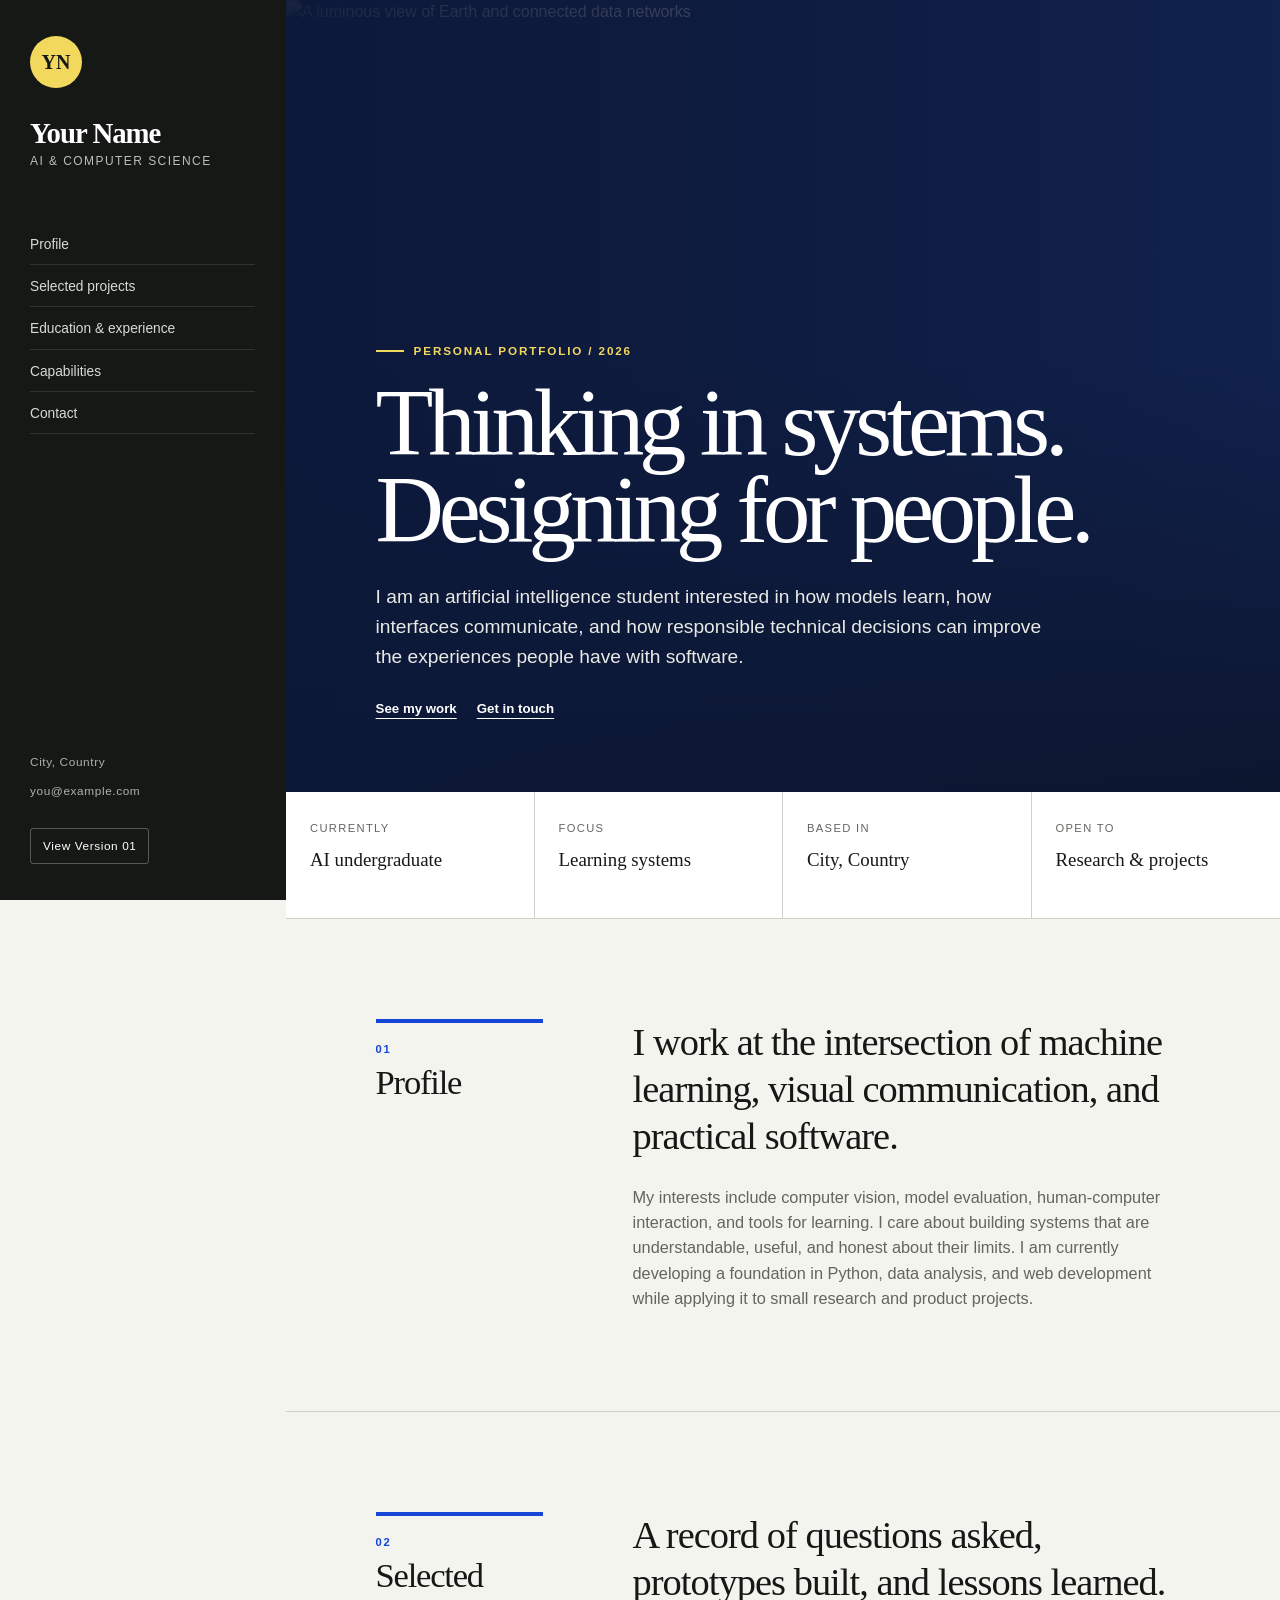
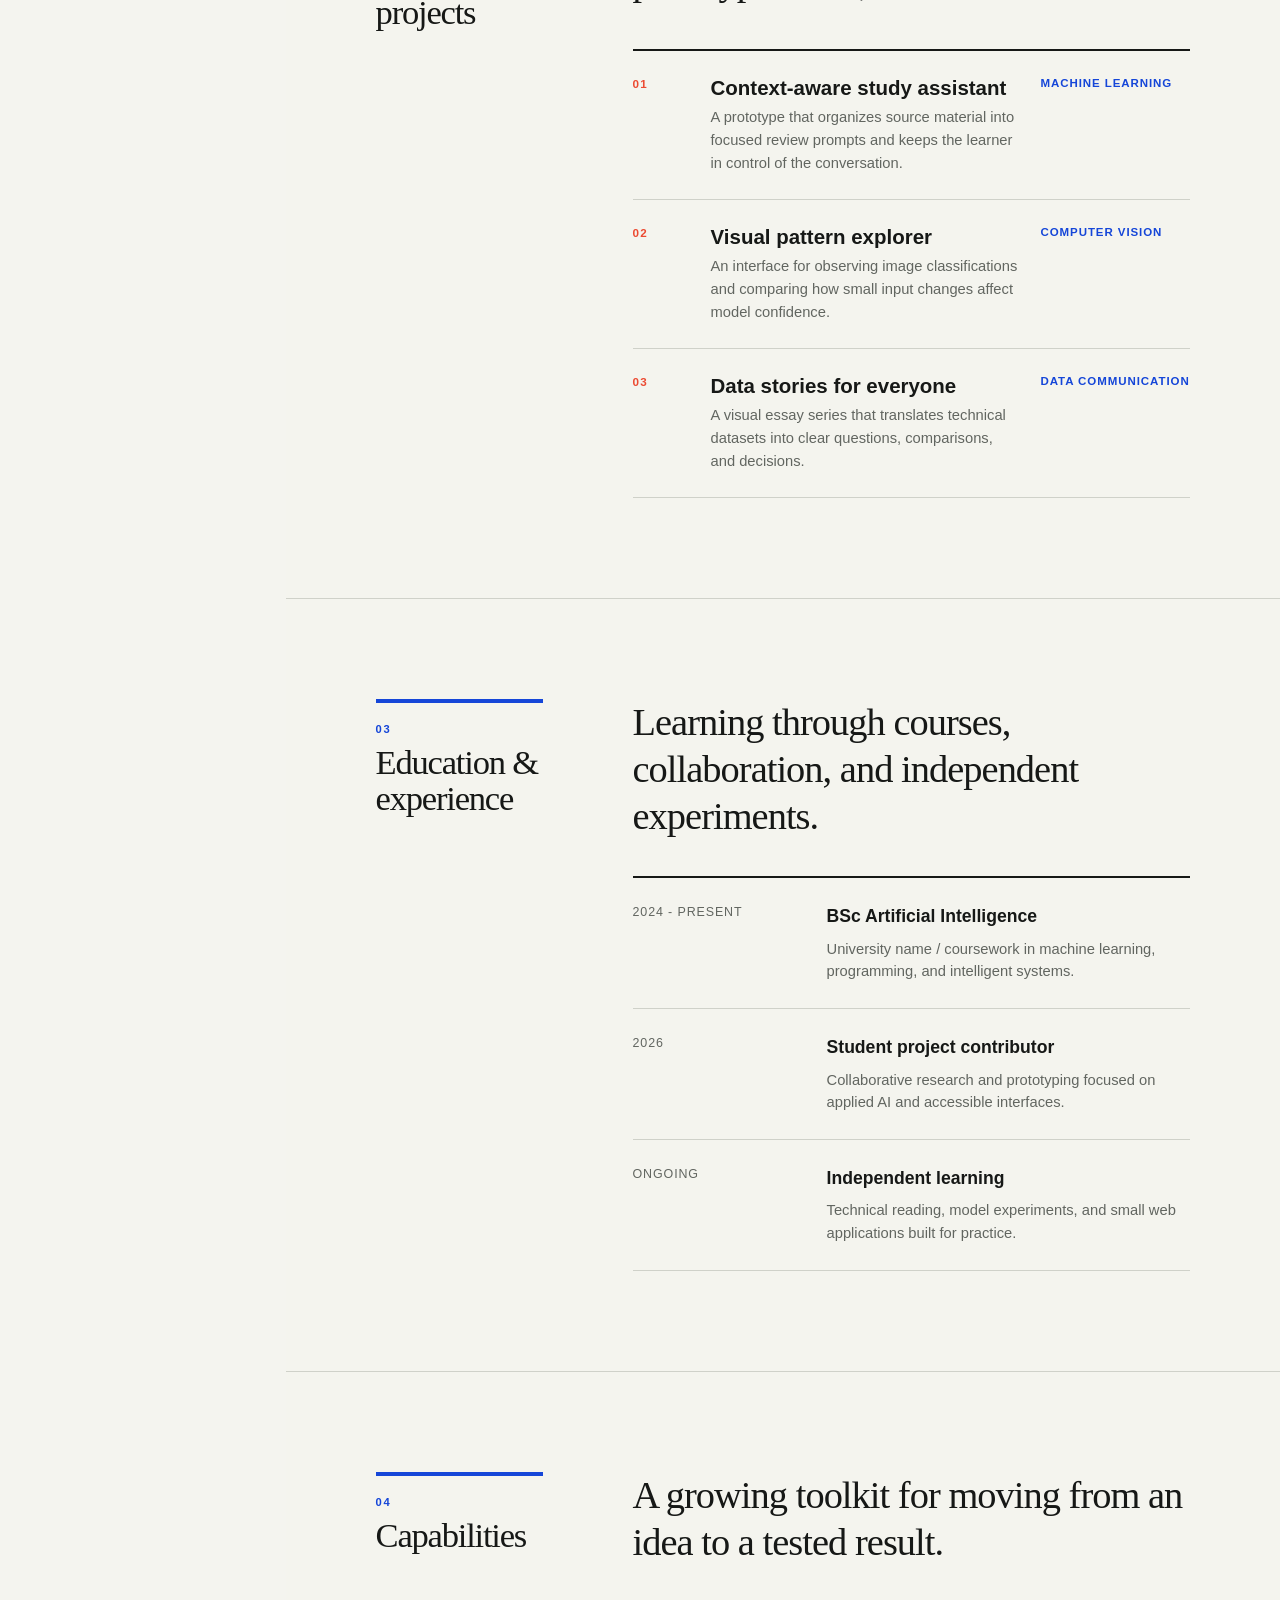
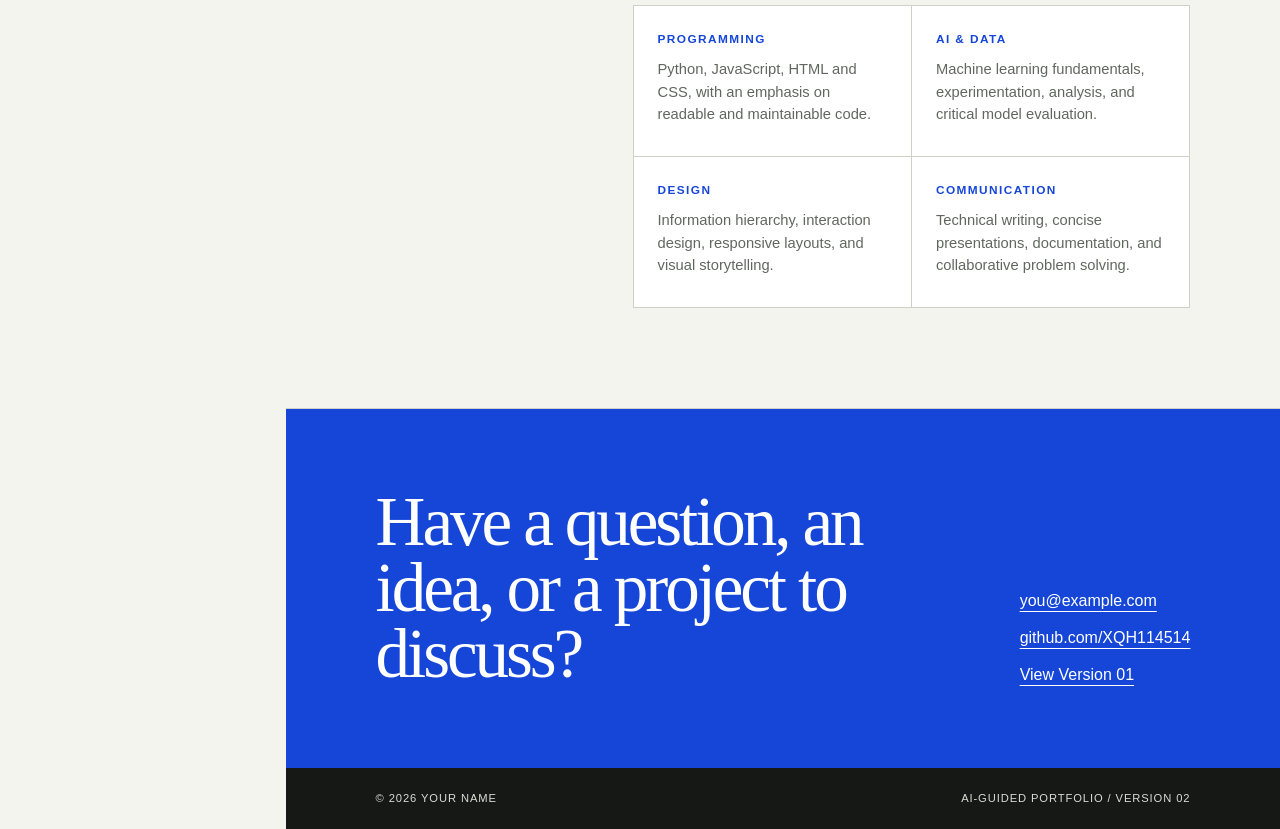
==== guided.html @ 5580f228 "Add two personal portfolio versions" ====
<!DOCTYPE html>
<html lang="en">
<head>
  <meta charset="UTF-8">
  <meta name="viewport" content="width=device-width, initial-scale=1.0">
  <meta name="description" content="A structured personal portfolio for an AI and computer science student.">
  <title>Your Name | Personal Portfolio</title>
  <style>
    :root {
      --ink: #161816;
      --paper: #f4f4ef;
      --white: #ffffff;
      --muted: #626660;
      --line: #cfd1c9;
      --blue: #1546d8;
      --red: #ec4b32;
      --yellow: #f3d85e;
      --sidebar: 286px;
    }

    * {
      box-sizing: border-box;
    }

    html {
      scroll-behavior: smooth;
    }

    body {
      margin: 0;
      color: var(--ink);
      background: var(--paper);
      font-family: "Segoe UI", "Helvetica Neue", Arial, sans-serif;
      line-height: 1.55;
    }

    body::before {
      content: "";
      position: fixed;
      inset: 0;
      z-index: -1;
      pointer-events: none;
      background-image:
        linear-gradient(rgba(22, 24, 22, 0.035) 1px, transparent 1px),
        linear-gradient(90deg, rgba(22, 24, 22, 0.035) 1px, transparent 1px);
      background-size: 28px 28px;
    }

    a {
      color: inherit;
    }

    ::selection {
      color: var(--white);
      background: var(--blue);
    }

    .skip-link {
      position: fixed;
      top: 10px;
      left: 10px;
      z-index: 50;
      padding: 10px 14px;
      color: var(--white);
      background: var(--blue);
      transform: translateY(-150%);
    }

    .skip-link:focus {
      transform: translateY(0);
    }

    .page-shell {
      min-height: 100vh;
      display: grid;
      grid-template-columns: var(--sidebar) minmax(0, 1fr);
    }

    .side-panel {
      position: sticky;
      top: 0;
      height: 100vh;
      padding: 36px 30px;
      display: flex;
      flex-direction: column;
      color: var(--white);
      background: var(--ink);
      border-right: 1px solid var(--ink);
    }

    .monogram {
      width: 52px;
      height: 52px;
      display: grid;
      place-items: center;
      color: var(--ink);
      background: var(--yellow);
      font-family: Georgia, "Times New Roman", serif;
      font-size: 1.25rem;
      font-weight: 700;
      border-radius: 50%;
      text-decoration: none;
    }

    .side-title {
      margin: 30px 0 4px;
      font-family: Georgia, "Times New Roman", serif;
      font-size: 1.8rem;
      line-height: 1.05;
      letter-spacing: -0.035em;
    }

    .side-role {
      margin: 0;
      color: #bbbfb7;
      font-size: 0.75rem;
      letter-spacing: 0.12em;
      text-transform: uppercase;
    }

    .side-nav {
      display: grid;
      gap: 2px;
      margin-top: 54px;
    }

    .side-nav a {
      padding: 9px 0;
      color: #d8dad5;
      font-size: 0.86rem;
      text-decoration: none;
      border-bottom: 1px solid rgba(255, 255, 255, 0.11);
    }

    .side-nav a:hover,
    .side-nav a:focus-visible {
      color: var(--yellow);
    }

    .side-meta {
      margin-top: auto;
      padding-top: 24px;
      color: #aeb1aa;
      font-size: 0.74rem;
      letter-spacing: 0.05em;
    }

    .side-meta p {
      margin: 0 0 10px;
    }

    .version-link {
      display: inline-flex;
      align-items: center;
      min-height: 36px;
      margin-top: 18px;
      padding: 0 12px;
      border: 1px solid rgba(255, 255, 255, 0.28);
      border-radius: 3px;
      color: var(--white);
      text-decoration: none;
    }

    .version-link:hover,
    .version-link:focus-visible {
      border-color: var(--yellow);
      color: var(--yellow);
    }

    .main-panel {
      min-width: 0;
    }

    .mobile-header {
      display: none;
    }

    .hero {
      position: relative;
      min-height: 88vh;
      display: grid;
      align-items: end;
      overflow: hidden;
      color: var(--white);
      background: #122452;
    }

    .hero-image {
      position: absolute;
      inset: 0;
      width: 100%;
      height: 100%;
      object-fit: cover;
      object-position: center;
      filter: saturate(0.65) contrast(1.1) brightness(0.66);
    }

    .hero::after {
      content: "";
      position: absolute;
      inset: 0;
      background:
        linear-gradient(90deg, rgba(12, 24, 56, 0.92) 0%, rgba(12, 24, 56, 0.66) 52%, rgba(12, 24, 56, 0.18) 100%),
        linear-gradient(0deg, rgba(10, 16, 30, 0.72) 0%, transparent 55%);
    }

    .hero-content {
      position: relative;
      z-index: 2;
      width: min(980px, calc(100% - 80px));
      margin: 0 0 0 clamp(40px, 7vw, 104px);
      padding: 170px 0 72px;
    }

    .kicker {
      display: inline-flex;
      align-items: center;
      gap: 10px;
      margin: 0 0 20px;
      color: var(--yellow);
      font-size: 0.73rem;
      font-weight: 750;
      letter-spacing: 0.16em;
      text-transform: uppercase;
    }

    .kicker::before {
      content: "";
      width: 28px;
      height: 2px;
      background: currentColor;
    }

    .hero h1 {
      max-width: 900px;
      margin: 0;
      font-family: Georgia, "Times New Roman", serif;
      font-size: clamp(3.5rem, 7.4vw, 7.5rem);
      font-weight: 400;
      line-height: 0.92;
      letter-spacing: -0.055em;
    }

    .hero-intro {
      max-width: 680px;
      margin: 28px 0 0;
      color: #e9eae5;
      font-size: clamp(1rem, 1.6vw, 1.2rem);
    }

    .hero-links {
      display: flex;
      flex-wrap: wrap;
      gap: 20px;
      margin-top: 28px;
    }

    .hero-links a {
      color: var(--white);
      font-size: 0.83rem;
      font-weight: 700;
      text-underline-offset: 5px;
    }

    .hero-links a:hover,
    .hero-links a:focus-visible {
      color: var(--yellow);
    }

    .facts {
      display: grid;
      grid-template-columns: repeat(4, minmax(0, 1fr));
      border-bottom: 1px solid var(--line);
      background: var(--white);
    }

    .fact {
      min-height: 126px;
      padding: 28px 24px;
      border-right: 1px solid var(--line);
    }

    .fact:last-child {
      border-right: 0;
    }

    .fact span {
      display: block;
      margin-bottom: 12px;
      color: var(--muted);
      font-size: 0.7rem;
      letter-spacing: 0.12em;
      text-transform: uppercase;
    }

    .fact strong {
      display: block;
      font-family: Georgia, "Times New Roman", serif;
      font-size: 1.18rem;
      font-weight: 400;
      line-height: 1.2;
    }

    .section {
      display: grid;
      grid-template-columns: minmax(160px, 0.3fr) minmax(0, 1fr);
      gap: clamp(32px, 7vw, 96px);
      padding: 100px clamp(32px, 7vw, 104px);
      border-bottom: 1px solid var(--line);
      background: rgba(244, 244, 239, 0.94);
    }

    .section-title-wrap {
      border-top: 4px solid var(--blue);
      padding-top: 18px;
    }

    .section-number {
      margin: 0 0 6px;
      color: var(--blue);
      font-size: 0.7rem;
      font-weight: 800;
      letter-spacing: 0.14em;
      text-transform: uppercase;
    }

    .section-title {
      margin: 0;
      font-family: Georgia, "Times New Roman", serif;
      font-size: clamp(1.7rem, 2.7vw, 2.5rem);
      font-weight: 400;
      line-height: 1.05;
      letter-spacing: -0.035em;
    }

    .section-body {
      max-width: 850px;
    }

    .lead {
      max-width: 800px;
      margin: 0;
      font-family: Georgia, "Times New Roman", serif;
      font-size: clamp(1.55rem, 3vw, 2.65rem);
      line-height: 1.23;
      letter-spacing: -0.025em;
    }

    .body-copy {
      max-width: 760px;
      margin: 24px 0 0;
      color: var(--muted);
      font-size: 1.02rem;
    }

    .project-ledger {
      margin-top: 42px;
      border-top: 2px solid var(--ink);
    }

    .project {
      display: grid;
      grid-template-columns: 56px minmax(0, 1fr) minmax(150px, 0.4fr);
      gap: 22px;
      padding: 24px 0;
      border-bottom: 1px solid var(--line);
    }

    .project-number {
      color: var(--red);
      font-size: 0.73rem;
      font-weight: 800;
      letter-spacing: 0.1em;
    }

    .project h3 {
      margin: 0 0 6px;
      font-size: 1.28rem;
      line-height: 1.25;
    }

    .project p {
      margin: 0;
      color: var(--muted);
      font-size: 0.92rem;
    }

    .project-tag {
      color: var(--blue);
      font-size: 0.72rem;
      font-weight: 750;
      letter-spacing: 0.08em;
      text-transform: uppercase;
    }

    .experience-list {
      display: grid;
      gap: 0;
      margin-top: 36px;
      border-top: 2px solid var(--ink);
    }

    .experience {
      display: grid;
      grid-template-columns: 170px minmax(0, 1fr);
      gap: 24px;
      padding: 25px 0;
      border-bottom: 1px solid var(--line);
    }

    .experience-time {
      color: var(--muted);
      font-size: 0.78rem;
      letter-spacing: 0.07em;
      text-transform: uppercase;
    }

    .experience h3 {
      margin: 0;
      font-size: 1.1rem;
    }

    .experience p {
      margin: 7px 0 0;
      color: var(--muted);
      font-size: 0.92rem;
    }

    .capabilities {
      display: grid;
      grid-template-columns: repeat(2, minmax(0, 1fr));
      gap: 1px;
      margin-top: 38px;
      background: var(--line);
      border: 1px solid var(--line);
    }

    .capability {
      min-height: 150px;
      padding: 24px;
      background: var(--white);
    }

    .capability h3 {
      margin: 0 0 10px;
      color: var(--blue);
      font-size: 0.74rem;
      letter-spacing: 0.12em;
      text-transform: uppercase;
    }

    .capability p {
      margin: 0;
      color: var(--muted);
      font-size: 0.92rem;
    }

    .contact-band {
      padding: 80px clamp(32px, 7vw, 104px);
      display: grid;
      grid-template-columns: minmax(0, 1fr) auto;
      gap: 40px;
      align-items: end;
      color: var(--white);
      background: var(--blue);
    }

    .contact-band h2 {
      max-width: 680px;
      margin: 0;
      font-family: Georgia, "Times New Roman", serif;
      font-size: clamp(2.6rem, 5.4vw, 5.4rem);
      font-weight: 400;
      line-height: 0.96;
      letter-spacing: -0.045em;
    }

    .contact-actions {
      display: grid;
      gap: 12px;
      justify-items: start;
    }

    .contact-actions a {
      color: var(--white);
      text-decoration-thickness: 1px;
      text-underline-offset: 5px;
    }

    .contact-actions a:hover,
    .contact-actions a:focus-visible {
      color: var(--yellow);
    }

    .page-footer {
      padding: 22px clamp(32px, 7vw, 104px);
      display: flex;
      justify-content: space-between;
      gap: 24px;
      color: #d9dcd5;
      background: var(--ink);
      font-size: 0.7rem;
      letter-spacing: 0.08em;
      text-transform: uppercase;
    }

    @media (max-width: 980px) {
      .page-shell {
        grid-template-columns: 1fr;
      }

      .side-panel {
        display: none;
      }

      .mobile-header {
        position: absolute;
        inset: 0 0 auto 0;
        z-index: 5;
        min-height: 66px;
        padding: 0 24px;
        display: flex;
        align-items: center;
        justify-content: space-between;
        color: var(--white);
        border-bottom: 1px solid rgba(255, 255, 255, 0.24);
      }

      .mobile-header a {
        color: inherit;
        text-decoration: none;
        font-size: 0.8rem;
      }

      .hero-content {
        width: calc(100% - 48px);
        margin-left: 24px;
      }

      .facts {
        grid-template-columns: repeat(2, minmax(0, 1fr));
      }

      .fact:nth-child(2) {
        border-right: 0;
      }

      .fact:nth-child(-n + 2) {
        border-bottom: 1px solid var(--line);
      }
    }

    @media (max-width: 720px) {
      .hero {
        min-height: 760px;
      }

      .hero-content {
        width: calc(100% - 32px);
        margin-left: 16px;
        padding-bottom: 52px;
      }

      .hero h1 {
        font-size: clamp(3.2rem, 16vw, 4.8rem);
      }

      .section {
        grid-template-columns: 1fr;
        gap: 30px;
        padding: 70px 20px;
      }

      .section-title-wrap {
        max-width: 230px;
      }

      .project {
        grid-template-columns: 38px 1fr;
      }

      .project-tag {
        grid-column: 2;
      }

      .experience {
        grid-template-columns: 1fr;
        gap: 8px;
      }

      .capabilities {
        grid-template-columns: 1fr;
      }

      .contact-band {
        grid-template-columns: 1fr;
        padding: 64px 20px;
      }

      .page-footer {
        padding: 20px;
        flex-direction: column;
      }

      .facts {
        grid-template-columns: 1fr;
      }

      .fact {
        min-height: auto;
        border-right: 0;
        border-bottom: 1px solid var(--line);
      }
    }

    @media (prefers-reduced-motion: reduce) {
      html {
        scroll-behavior: auto;
      }
    }
  </style>
</head>
<body>
  <a class="skip-link" href="#content">Skip to content</a>

  <div class="page-shell">
    <aside class="side-panel" aria-label="Profile and section navigation">
      <a class="monogram" href="#home" aria-label="Your Name, home">YN</a>
      <h2 class="side-title">Your Name</h2>
      <p class="side-role">AI &amp; Computer Science</p>
      <nav class="side-nav" aria-label="Page sections">
        <a href="#profile">Profile</a>
        <a href="#projects">Selected projects</a>
        <a href="#experience">Education &amp; experience</a>
        <a href="#skills">Capabilities</a>
        <a href="#contact">Contact</a>
      </nav>
      <div class="side-meta">
        <p>City, Country</p>
        <p>you@example.com</p>
        <a class="version-link" href="index.html">View Version 01</a>
      </div>
    </aside>

    <main class="main-panel" id="content">
      <header class="mobile-header">
        <a href="#home">Your Name</a>
        <a href="index.html">Version 01</a>
      </header>

      <section class="hero" id="home">
        <img
          class="hero-image"
          src="https://images.unsplash.com/photo-1451187580459-43490279c0fa?auto=format&amp;fit=crop&amp;w=1800&amp;q=85"
          alt="A luminous view of Earth and connected data networks"
          loading="eager"
          referrerpolicy="no-referrer"
        >
        <div class="hero-content">
          <p class="kicker">Personal portfolio / 2026</p>
          <h1>Thinking in systems. Designing for people.</h1>
          <p class="hero-intro">
            I am an artificial intelligence student interested in how models learn,
            how interfaces communicate, and how responsible technical decisions can
            improve the experiences people have with software.
          </p>
          <div class="hero-links">
            <a href="#projects">See my work</a>
            <a href="#contact">Get in touch</a>
          </div>
        </div>
      </section>

      <section class="facts" aria-label="Profile at a glance">
        <div class="fact">
          <span>Currently</span>
          <strong>AI undergraduate</strong>
        </div>
        <div class="fact">
          <span>Focus</span>
          <strong>Learning systems</strong>
        </div>
        <div class="fact">
          <span>Based in</span>
          <strong>City, Country</strong>
        </div>
        <div class="fact">
          <span>Open to</span>
          <strong>Research &amp; projects</strong>
        </div>
      </section>

      <section class="section" id="profile">
        <div class="section-title-wrap">
          <p class="section-number">01</p>
          <h2 class="section-title">Profile</h2>
        </div>
        <div class="section-body">
          <p class="lead">
            I work at the intersection of machine learning, visual communication, and
            practical software.
          </p>
          <p class="body-copy">
            My interests include computer vision, model evaluation, human-computer
            interaction, and tools for learning. I care about building systems that are
            understandable, useful, and honest about their limits. I am currently
            developing a foundation in Python, data analysis, and web development while
            applying it to small research and product projects.
          </p>
        </div>
      </section>

      <section class="section" id="projects">
        <div class="section-title-wrap">
          <p class="section-number">02</p>
          <h2 class="section-title">Selected projects</h2>
        </div>
        <div class="section-body">
          <p class="lead">A record of questions asked, prototypes built, and lessons learned.</p>

          <div class="project-ledger">
            <article class="project">
              <span class="project-number">01</span>
              <div>
                <h3>Context-aware study assistant</h3>
                <p>
                  A prototype that organizes source material into focused review prompts
                  and keeps the learner in control of the conversation.
                </p>
              </div>
              <span class="project-tag">Machine learning</span>
            </article>

            <article class="project">
              <span class="project-number">02</span>
              <div>
                <h3>Visual pattern explorer</h3>
                <p>
                  An interface for observing image classifications and comparing how
                  small input changes affect model confidence.
                </p>
              </div>
              <span class="project-tag">Computer vision</span>
            </article>

            <article class="project">
              <span class="project-number">03</span>
              <div>
                <h3>Data stories for everyone</h3>
                <p>
                  A visual essay series that translates technical datasets into clear
                  questions, comparisons, and decisions.
                </p>
              </div>
              <span class="project-tag">Data communication</span>
            </article>
          </div>
        </div>
      </section>

      <section class="section" id="experience">
        <div class="section-title-wrap">
          <p class="section-number">03</p>
          <h2 class="section-title">Education &amp; experience</h2>
        </div>
        <div class="section-body">
          <p class="lead">Learning through courses, collaboration, and independent experiments.</p>

          <div class="experience-list">
            <article class="experience">
              <time class="experience-time">2024 - present</time>
              <div>
                <h3>BSc Artificial Intelligence</h3>
                <p>University name / coursework in machine learning, programming, and intelligent systems.</p>
              </div>
            </article>
            <article class="experience">
              <time class="experience-time">2026</time>
              <div>
                <h3>Student project contributor</h3>
                <p>Collaborative research and prototyping focused on applied AI and accessible interfaces.</p>
              </div>
            </article>
            <article class="experience">
              <time class="experience-time">Ongoing</time>
              <div>
                <h3>Independent learning</h3>
                <p>Technical reading, model experiments, and small web applications built for practice.</p>
              </div>
            </article>
          </div>
        </div>
      </section>

      <section class="section" id="skills">
        <div class="section-title-wrap">
          <p class="section-number">04</p>
          <h2 class="section-title">Capabilities</h2>
        </div>
        <div class="section-body">
          <p class="lead">A growing toolkit for moving from an idea to a tested result.</p>

          <div class="capabilities">
            <article class="capability">
              <h3>Programming</h3>
              <p>Python, JavaScript, HTML and CSS, with an emphasis on readable and maintainable code.</p>
            </article>
            <article class="capability">
              <h3>AI &amp; data</h3>
              <p>Machine learning fundamentals, experimentation, analysis, and critical model evaluation.</p>
            </article>
            <article class="capability">
              <h3>Design</h3>
              <p>Information hierarchy, interaction design, responsive layouts, and visual storytelling.</p>
            </article>
            <article class="capability">
              <h3>Communication</h3>
              <p>Technical writing, concise presentations, documentation, and collaborative problem solving.</p>
            </article>
          </div>
        </div>
      </section>

      <section class="contact-band" id="contact">
        <h2>Have a question, an idea, or a project to discuss?</h2>
        <div class="contact-actions">
          <a href="mailto:you@example.com">you@example.com</a>
          <a href="https://github.com/XQH114514" rel="noreferrer">github.com/XQH114514</a>
          <a href="index.html">View Version 01</a>
        </div>
      </section>

      <footer class="page-footer">
        <span>&copy; 2026 Your Name</span>
        <span>AI-guided portfolio / Version 02</span>
      </footer>
    </main>
  </div>
</body>
</html>
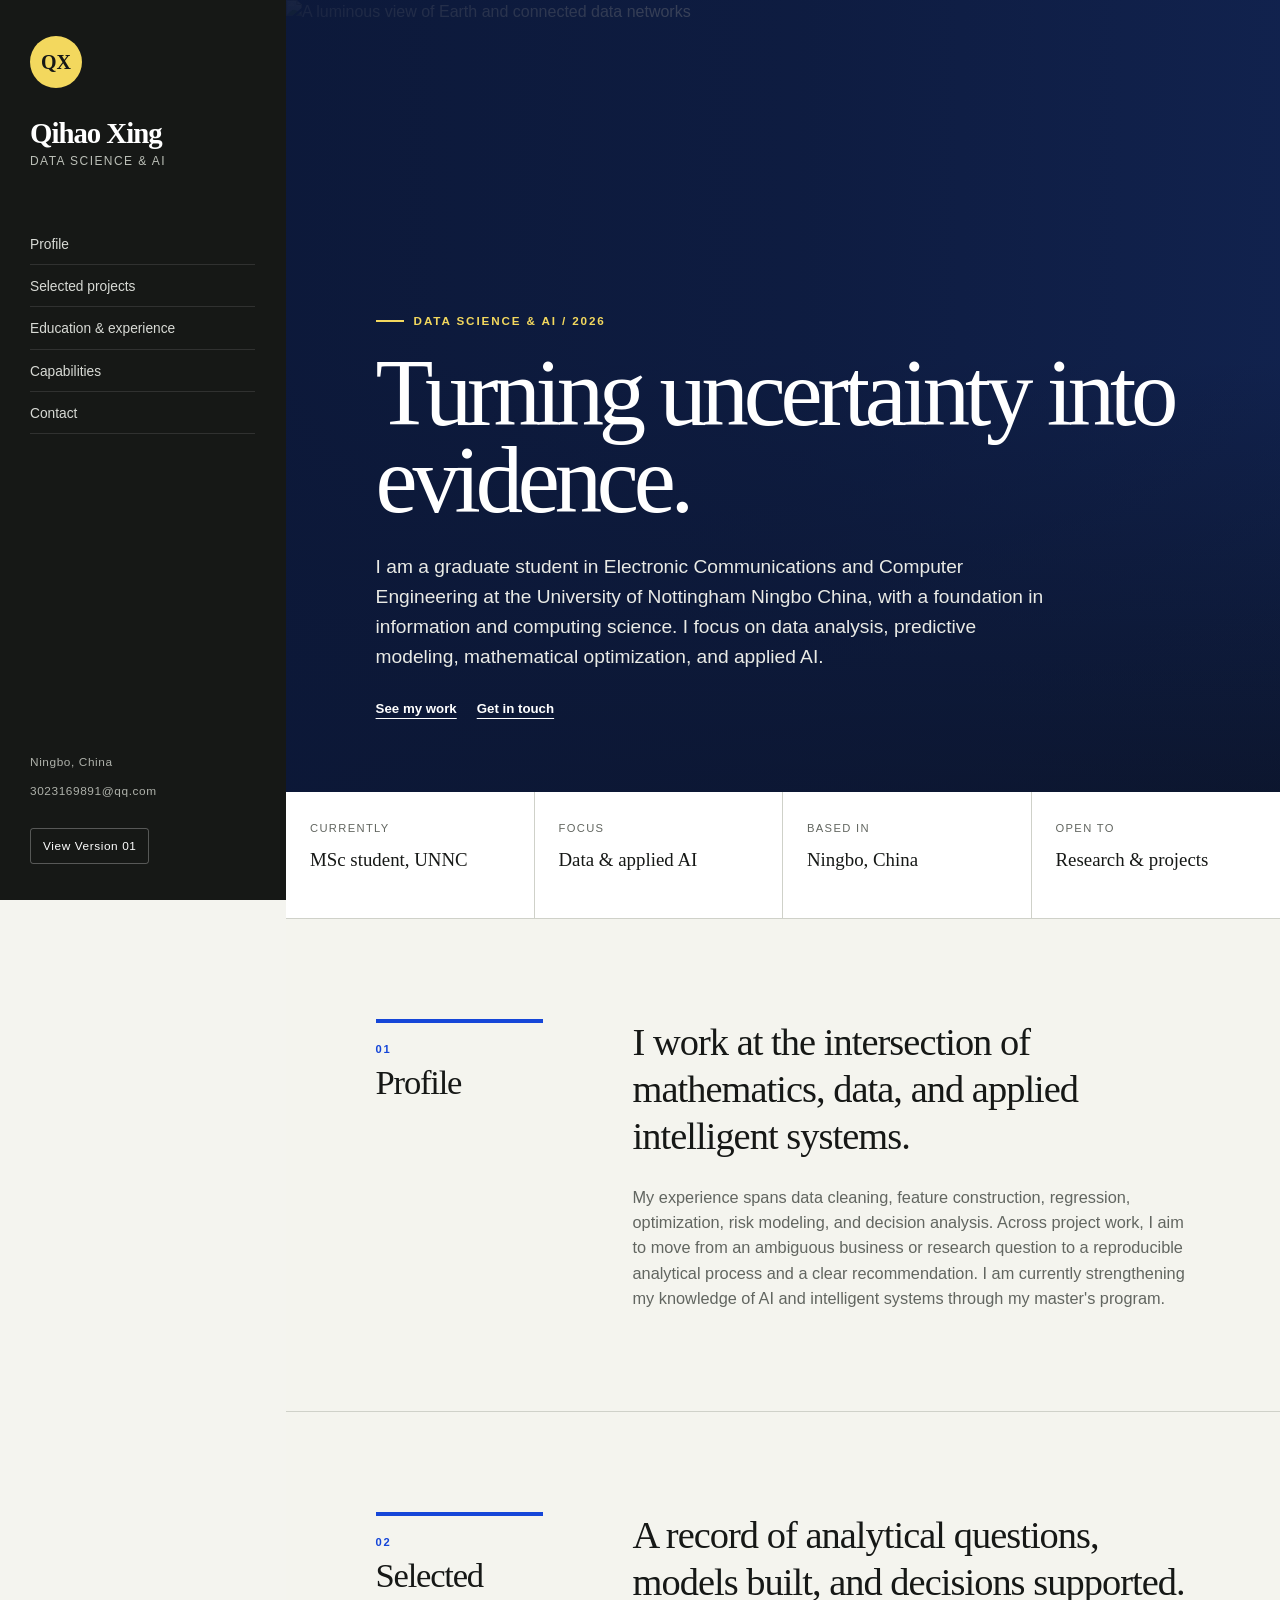
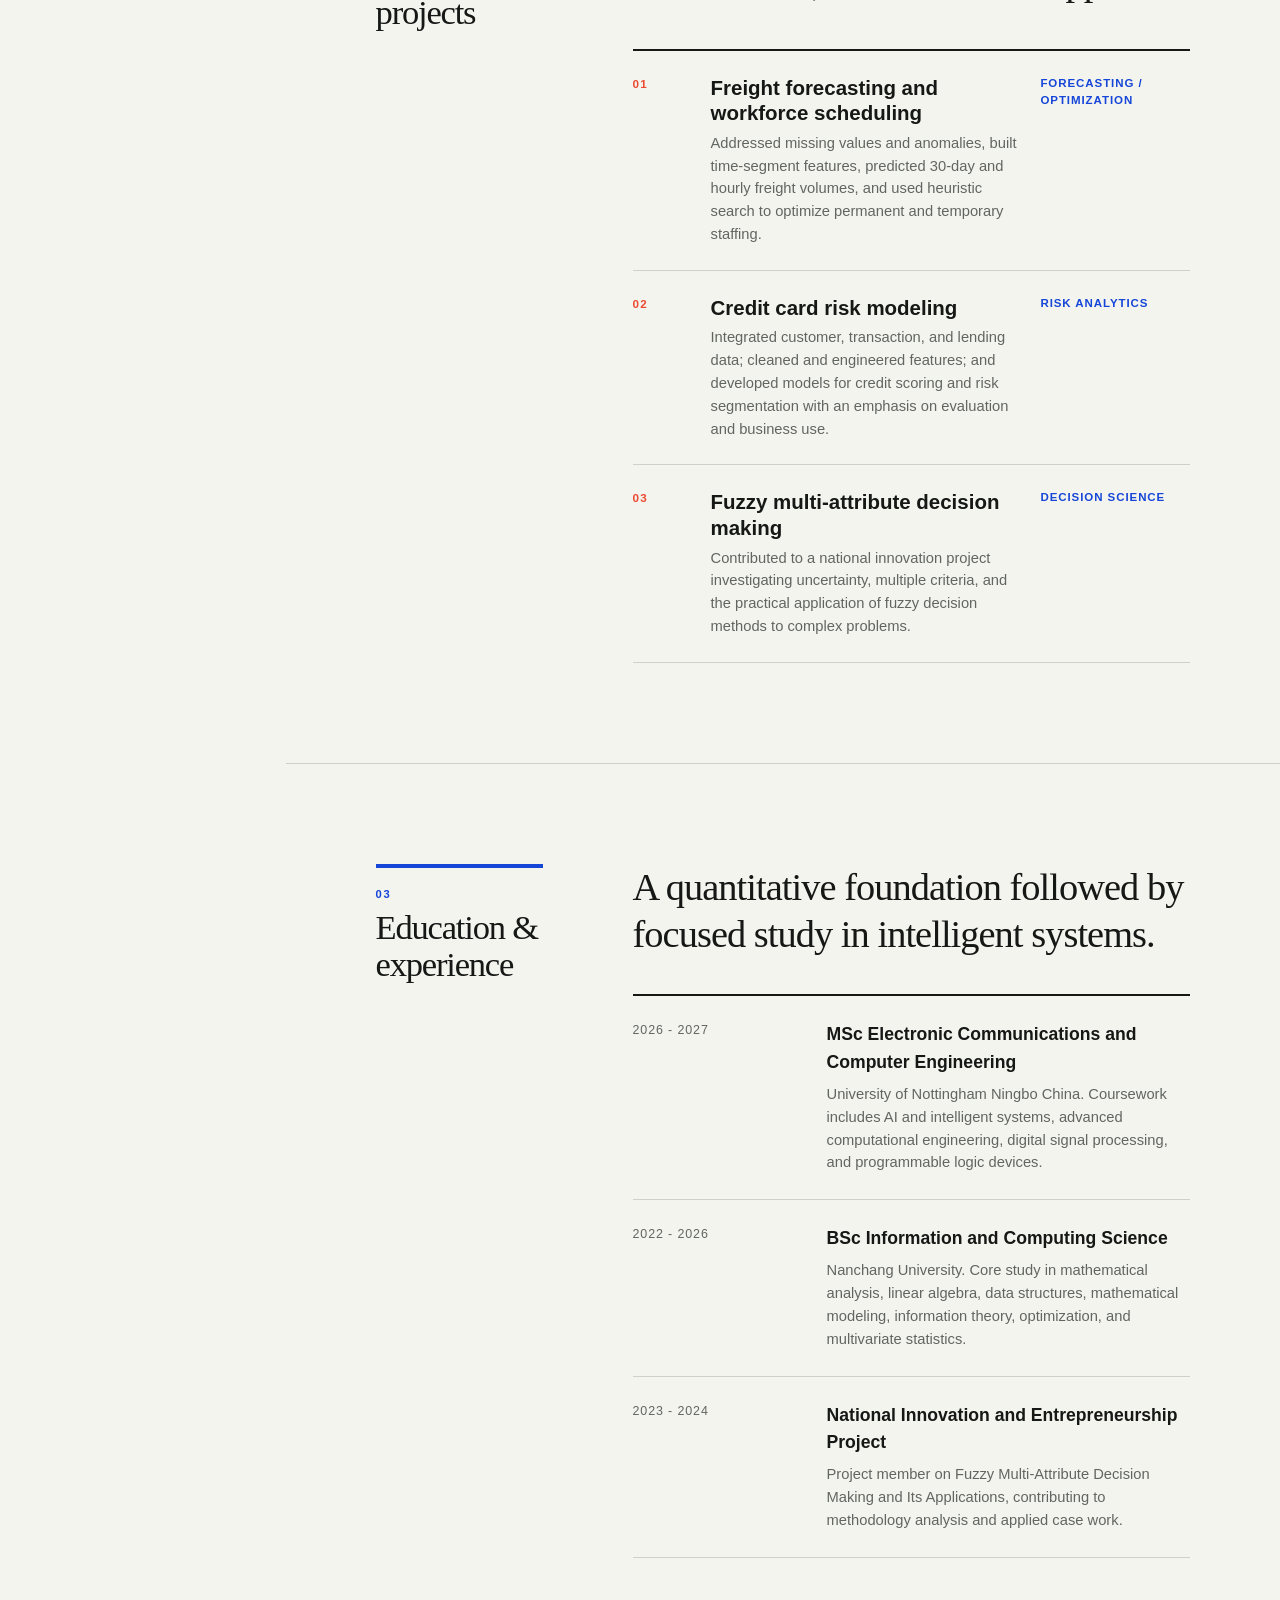
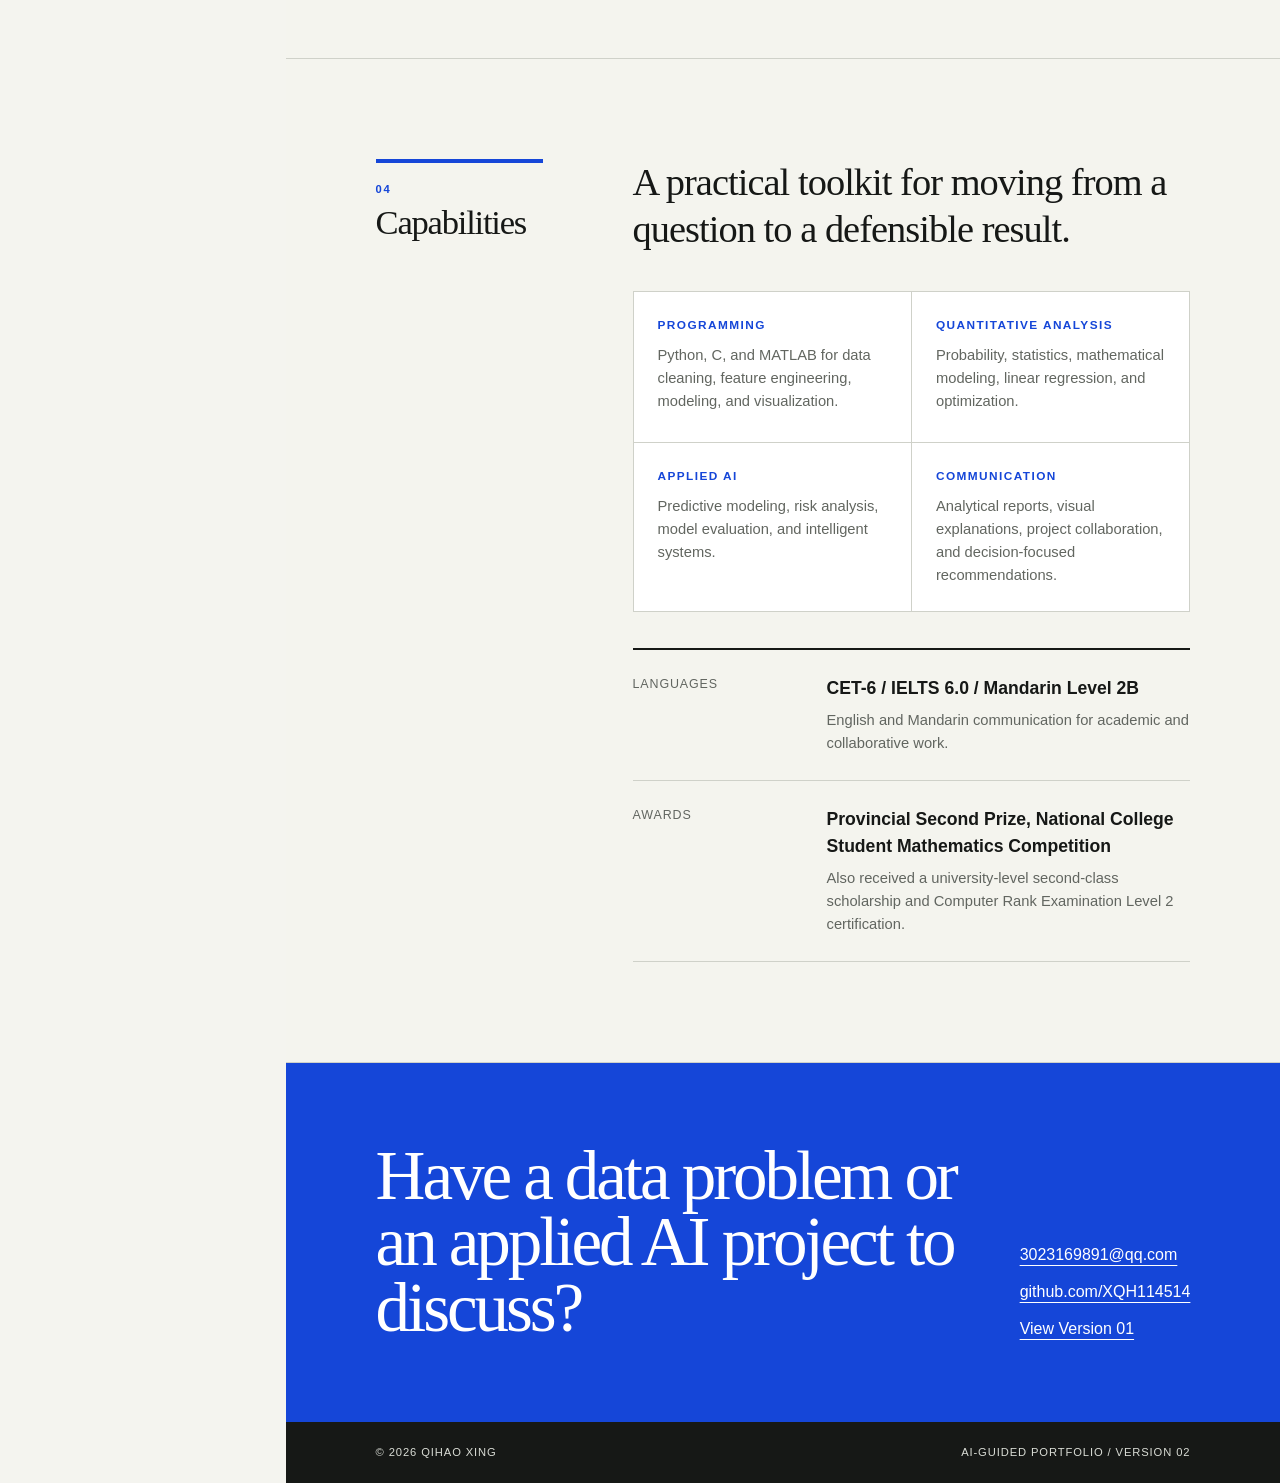
==== commit fa0fa6a0: "Update portfolio with resume details" ====
--- a/guided.html
+++ b/guided.html
@@ -3,8 +3,8 @@
 <head>
   <meta charset="UTF-8">
   <meta name="viewport" content="width=device-width, initial-scale=1.0">
-  <meta name="description" content="A structured personal portfolio for an AI and computer science student.">
-  <title>Your Name | Personal Portfolio</title>
+  <meta name="description" content="Structured personal portfolio for Qihao Xing, a data science and AI graduate student.">
+  <title>Qihao Xing | Data Science &amp; AI</title>
   <style>
     :root {
       --ink: #161816;
@@ -625,9 +625,9 @@
 
   <div class="page-shell">
     <aside class="side-panel" aria-label="Profile and section navigation">
-      <a class="monogram" href="#home" aria-label="Your Name, home">YN</a>
-      <h2 class="side-title">Your Name</h2>
-      <p class="side-role">AI &amp; Computer Science</p>
+      <a class="monogram" href="#home" aria-label="Qihao Xing, home">QX</a>
+      <h2 class="side-title">Qihao Xing</h2>
+      <p class="side-role">Data Science &amp; AI</p>
       <nav class="side-nav" aria-label="Page sections">
         <a href="#profile">Profile</a>
         <a href="#projects">Selected projects</a>
@@ -636,15 +636,15 @@
         <a href="#contact">Contact</a>
       </nav>
       <div class="side-meta">
-        <p>City, Country</p>
-        <p>you@example.com</p>
+        <p>Ningbo, China</p>
+        <p>3023169891@qq.com</p>
         <a class="version-link" href="index.html">View Version 01</a>
       </div>
     </aside>
 
     <main class="main-panel" id="content">
       <header class="mobile-header">
-        <a href="#home">Your Name</a>
+        <a href="#home">Qihao Xing</a>
         <a href="index.html">Version 01</a>
       </header>
 
@@ -657,12 +657,13 @@
           referrerpolicy="no-referrer"
         >
         <div class="hero-content">
-          <p class="kicker">Personal portfolio / 2026</p>
-          <h1>Thinking in systems. Designing for people.</h1>
+          <p class="kicker">Data science &amp; AI / 2026</p>
+          <h1>Turning uncertainty into evidence.</h1>
           <p class="hero-intro">
-            I am an artificial intelligence student interested in how models learn,
-            how interfaces communicate, and how responsible technical decisions can
-            improve the experiences people have with software.
+            I am a graduate student in Electronic Communications and Computer Engineering
+            at the University of Nottingham Ningbo China, with a foundation in information
+            and computing science. I focus on data analysis, predictive modeling,
+            mathematical optimization, and applied AI.
           </p>
           <div class="hero-links">
             <a href="#projects">See my work</a>
@@ -674,15 +675,15 @@
       <section class="facts" aria-label="Profile at a glance">
         <div class="fact">
           <span>Currently</span>
-          <strong>AI undergraduate</strong>
+          <strong>MSc student, UNNC</strong>
         </div>
         <div class="fact">
           <span>Focus</span>
-          <strong>Learning systems</strong>
+          <strong>Data &amp; applied AI</strong>
         </div>
         <div class="fact">
           <span>Based in</span>
-          <strong>City, Country</strong>
+          <strong>Ningbo, China</strong>
         </div>
         <div class="fact">
           <span>Open to</span>
@@ -697,15 +698,15 @@
         </div>
         <div class="section-body">
           <p class="lead">
-            I work at the intersection of machine learning, visual communication, and
-            practical software.
+            I work at the intersection of mathematics, data, and applied intelligent
+            systems.
           </p>
           <p class="body-copy">
-            My interests include computer vision, model evaluation, human-computer
-            interaction, and tools for learning. I care about building systems that are
-            understandable, useful, and honest about their limits. I am currently
-            developing a foundation in Python, data analysis, and web development while
-            applying it to small research and product projects.
+            My experience spans data cleaning, feature construction, regression,
+            optimization, risk modeling, and decision analysis. Across project work, I
+            aim to move from an ambiguous business or research question to a reproducible
+            analytical process and a clear recommendation. I am currently strengthening
+            my knowledge of AI and intelligent systems through my master's program.
           </p>
         </div>
       </section>
@@ -716,43 +717,46 @@
           <h2 class="section-title">Selected projects</h2>
         </div>
         <div class="section-body">
-          <p class="lead">A record of questions asked, prototypes built, and lessons learned.</p>
+          <p class="lead">A record of analytical questions, models built, and decisions supported.</p>
 
           <div class="project-ledger">
             <article class="project">
               <span class="project-number">01</span>
               <div>
-                <h3>Context-aware study assistant</h3>
+                <h3>Freight forecasting and workforce scheduling</h3>
                 <p>
-                  A prototype that organizes source material into focused review prompts
-                  and keeps the learner in control of the conversation.
+                  Addressed missing values and anomalies, built time-segment features,
+                  predicted 30-day and hourly freight volumes, and used heuristic search
+                  to optimize permanent and temporary staffing.
                 </p>
               </div>
-              <span class="project-tag">Machine learning</span>
+              <span class="project-tag">Forecasting / optimization</span>
             </article>
 
             <article class="project">
               <span class="project-number">02</span>
               <div>
-                <h3>Visual pattern explorer</h3>
+                <h3>Credit card risk modeling</h3>
                 <p>
-                  An interface for observing image classifications and comparing how
-                  small input changes affect model confidence.
+                  Integrated customer, transaction, and lending data; cleaned and
+                  engineered features; and developed models for credit scoring and risk
+                  segmentation with an emphasis on evaluation and business use.
                 </p>
               </div>
-              <span class="project-tag">Computer vision</span>
+              <span class="project-tag">Risk analytics</span>
             </article>
 
             <article class="project">
               <span class="project-number">03</span>
               <div>
-                <h3>Data stories for everyone</h3>
+                <h3>Fuzzy multi-attribute decision making</h3>
                 <p>
-                  A visual essay series that translates technical datasets into clear
-                  questions, comparisons, and decisions.
+                  Contributed to a national innovation project investigating uncertainty,
+                  multiple criteria, and the practical application of fuzzy decision
+                  methods to complex problems.
                 </p>
               </div>
-              <span class="project-tag">Data communication</span>
+              <span class="project-tag">Decision science</span>
             </article>
           </div>
         </div>
@@ -764,28 +768,28 @@
           <h2 class="section-title">Education &amp; experience</h2>
         </div>
         <div class="section-body">
-          <p class="lead">Learning through courses, collaboration, and independent experiments.</p>
+          <p class="lead">A quantitative foundation followed by focused study in intelligent systems.</p>
 
           <div class="experience-list">
             <article class="experience">
-              <time class="experience-time">2024 - present</time>
+              <time class="experience-time">2026 - 2027</time>
               <div>
-                <h3>BSc Artificial Intelligence</h3>
-                <p>University name / coursework in machine learning, programming, and intelligent systems.</p>
+                <h3>MSc Electronic Communications and Computer Engineering</h3>
+                <p>University of Nottingham Ningbo China. Coursework includes AI and intelligent systems, advanced computational engineering, digital signal processing, and programmable logic devices.</p>
               </div>
             </article>
             <article class="experience">
-              <time class="experience-time">2026</time>
+              <time class="experience-time">2022 - 2026</time>
               <div>
-                <h3>Student project contributor</h3>
-                <p>Collaborative research and prototyping focused on applied AI and accessible interfaces.</p>
+                <h3>BSc Information and Computing Science</h3>
+                <p>Nanchang University. Core study in mathematical analysis, linear algebra, data structures, mathematical modeling, information theory, optimization, and multivariate statistics.</p>
               </div>
             </article>
             <article class="experience">
-              <time class="experience-time">Ongoing</time>
+              <time class="experience-time">2023 - 2024</time>
               <div>
-                <h3>Independent learning</h3>
-                <p>Technical reading, model experiments, and small web applications built for practice.</p>
+                <h3>National Innovation and Entrepreneurship Project</h3>
+                <p>Project member on Fuzzy Multi-Attribute Decision Making and Its Applications, contributing to methodology analysis and applied case work.</p>
               </div>
             </article>
           </div>
@@ -798,40 +802,57 @@
           <h2 class="section-title">Capabilities</h2>
         </div>
         <div class="section-body">
-          <p class="lead">A growing toolkit for moving from an idea to a tested result.</p>
+          <p class="lead">A practical toolkit for moving from a question to a defensible result.</p>
 
           <div class="capabilities">
             <article class="capability">
               <h3>Programming</h3>
-              <p>Python, JavaScript, HTML and CSS, with an emphasis on readable and maintainable code.</p>
+              <p>Python, C, and MATLAB for data cleaning, feature engineering, modeling, and visualization.</p>
             </article>
             <article class="capability">
-              <h3>AI &amp; data</h3>
-              <p>Machine learning fundamentals, experimentation, analysis, and critical model evaluation.</p>
+              <h3>Quantitative analysis</h3>
+              <p>Probability, statistics, mathematical modeling, linear regression, and optimization.</p>
             </article>
             <article class="capability">
-              <h3>Design</h3>
-              <p>Information hierarchy, interaction design, responsive layouts, and visual storytelling.</p>
+              <h3>Applied AI</h3>
+              <p>Predictive modeling, risk analysis, model evaluation, and intelligent systems.</p>
             </article>
             <article class="capability">
               <h3>Communication</h3>
-              <p>Technical writing, concise presentations, documentation, and collaborative problem solving.</p>
+              <p>Analytical reports, visual explanations, project collaboration, and decision-focused recommendations.</p>
             </article>
           </div>
+
+          <div class="experience-list" aria-label="Awards and qualifications">
+            <article class="experience">
+              <span class="experience-time">Languages</span>
+              <div>
+                <h3>CET-6 / IELTS 6.0 / Mandarin Level 2B</h3>
+                <p>English and Mandarin communication for academic and collaborative work.</p>
+              </div>
+            </article>
+            <article class="experience">
+              <span class="experience-time">Awards</span>
+              <div>
+                <h3>Provincial Second Prize, National College Student Mathematics Competition</h3>
+                <p>Also received a university-level second-class scholarship and Computer Rank Examination Level 2 certification.</p>
+              </div>
+            </article>
+          </div>
         </div>
       </section>
 
       <section class="contact-band" id="contact">
-        <h2>Have a question, an idea, or a project to discuss?</h2>
+        <h2>Have a data problem or an applied AI project to discuss?</h2>
         <div class="contact-actions">
-          <a href="mailto:you@example.com">you@example.com</a>
+          <a href="mailto:3023169891@qq.com">3023169891@qq.com</a>
           <a href="https://github.com/XQH114514" rel="noreferrer">github.com/XQH114514</a>
           <a href="index.html">View Version 01</a>
         </div>
       </section>
 
       <footer class="page-footer">
-        <span>&copy; 2026 Your Name</span>
+        <span>&copy; 2026 Qihao Xing</span>
         <span>AI-guided portfolio / Version 02</span>
       </footer>
     </main>
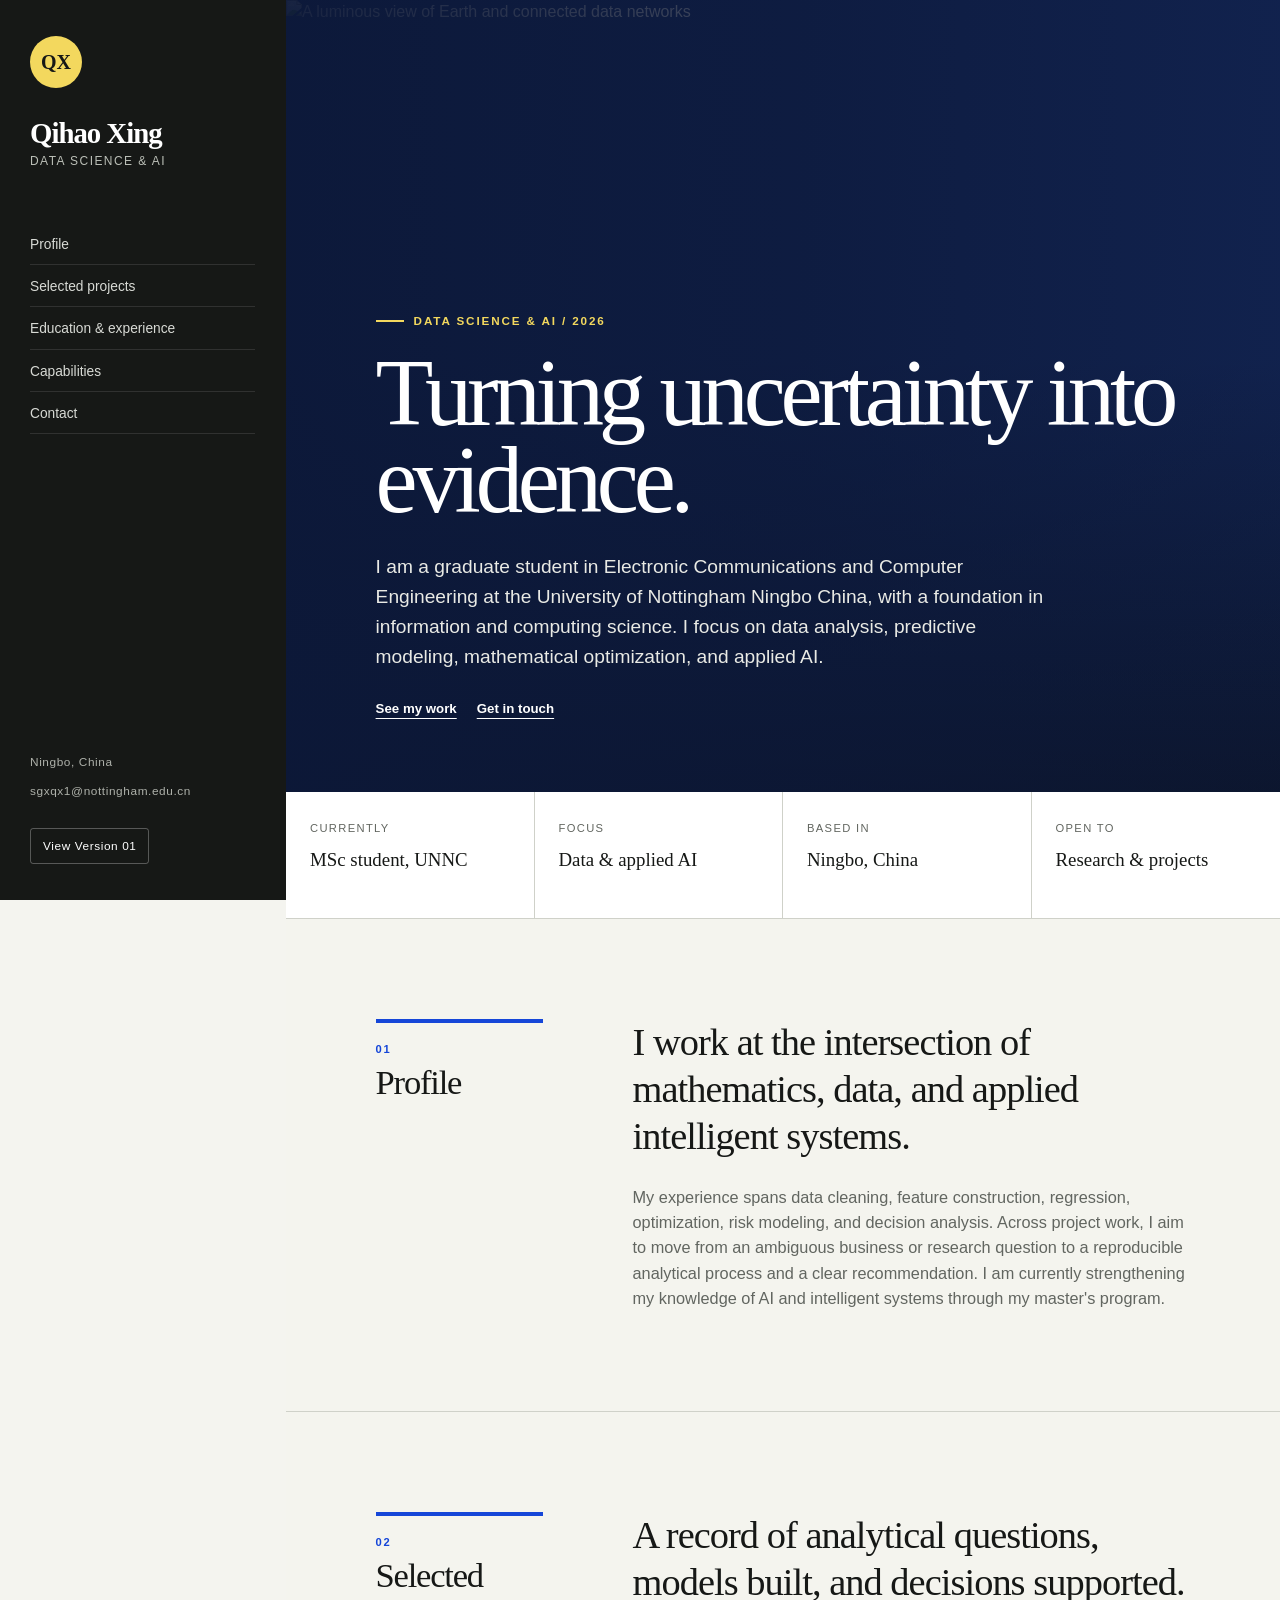
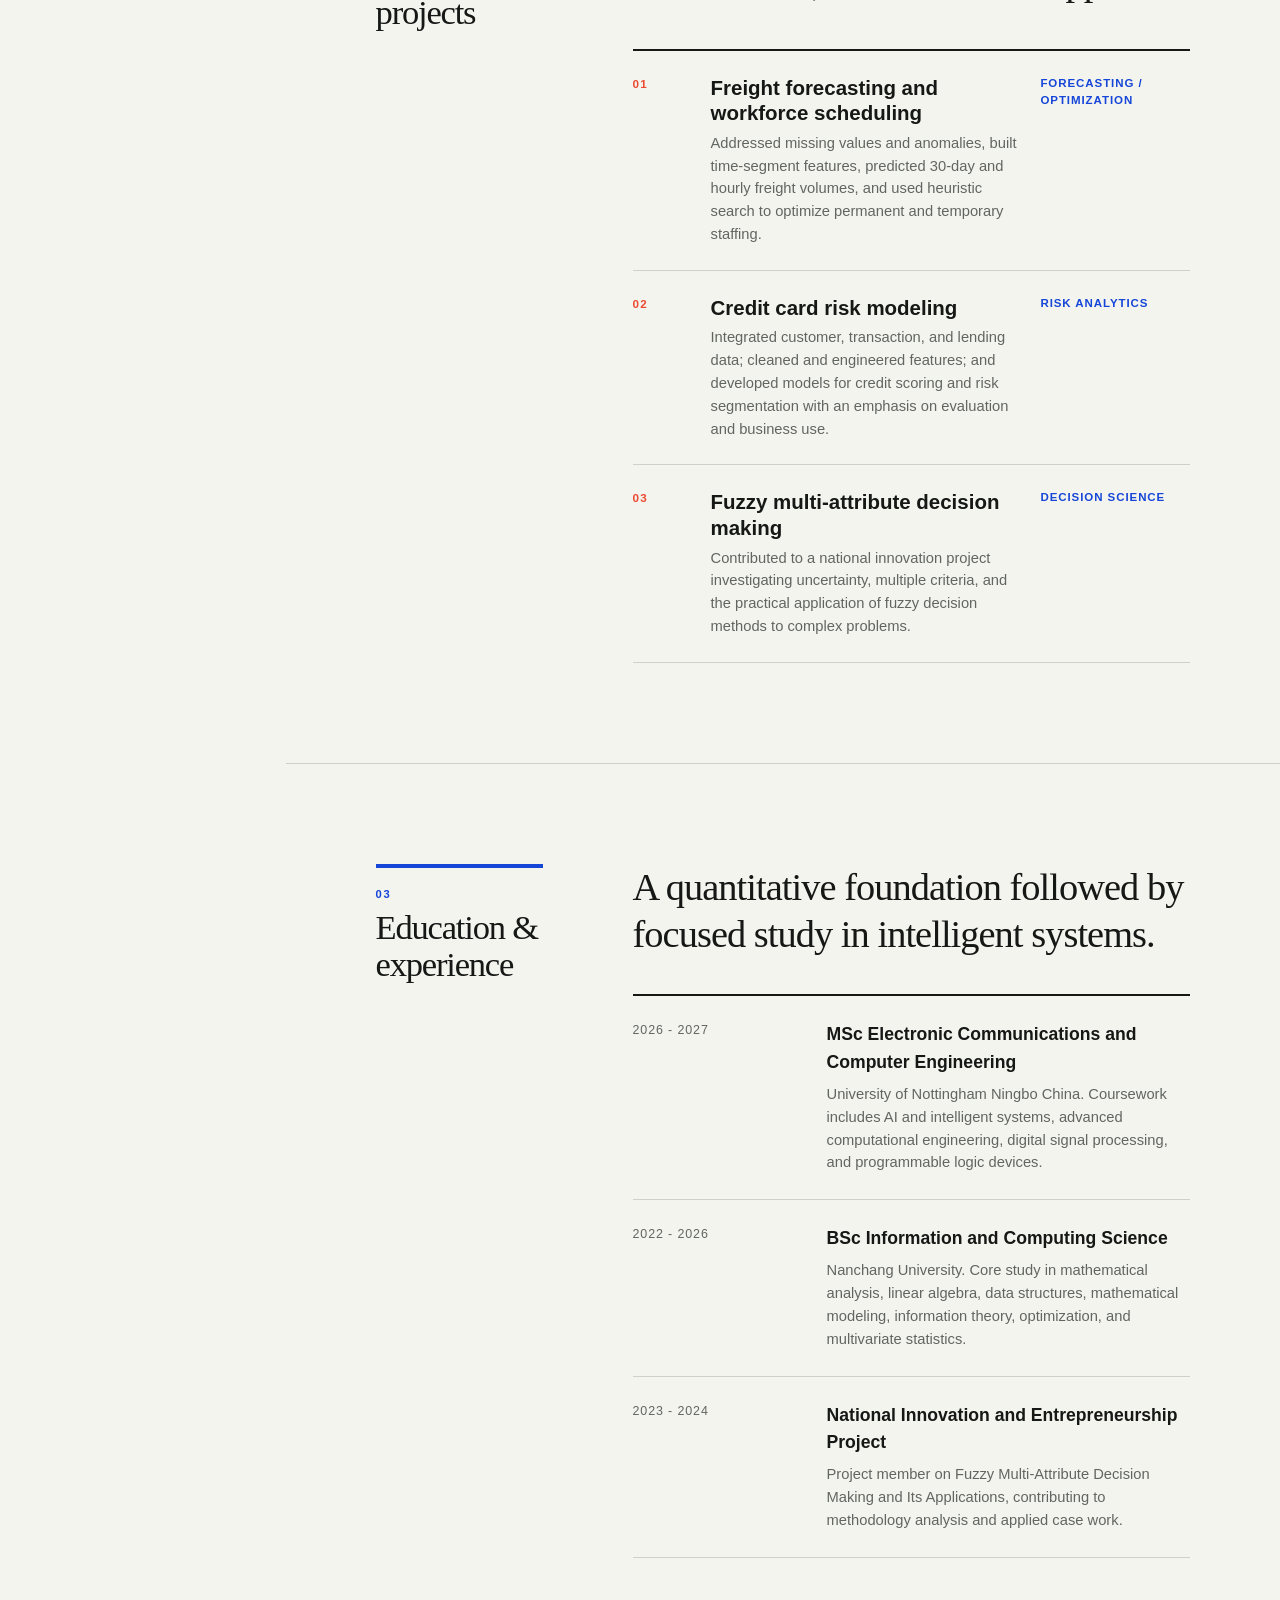
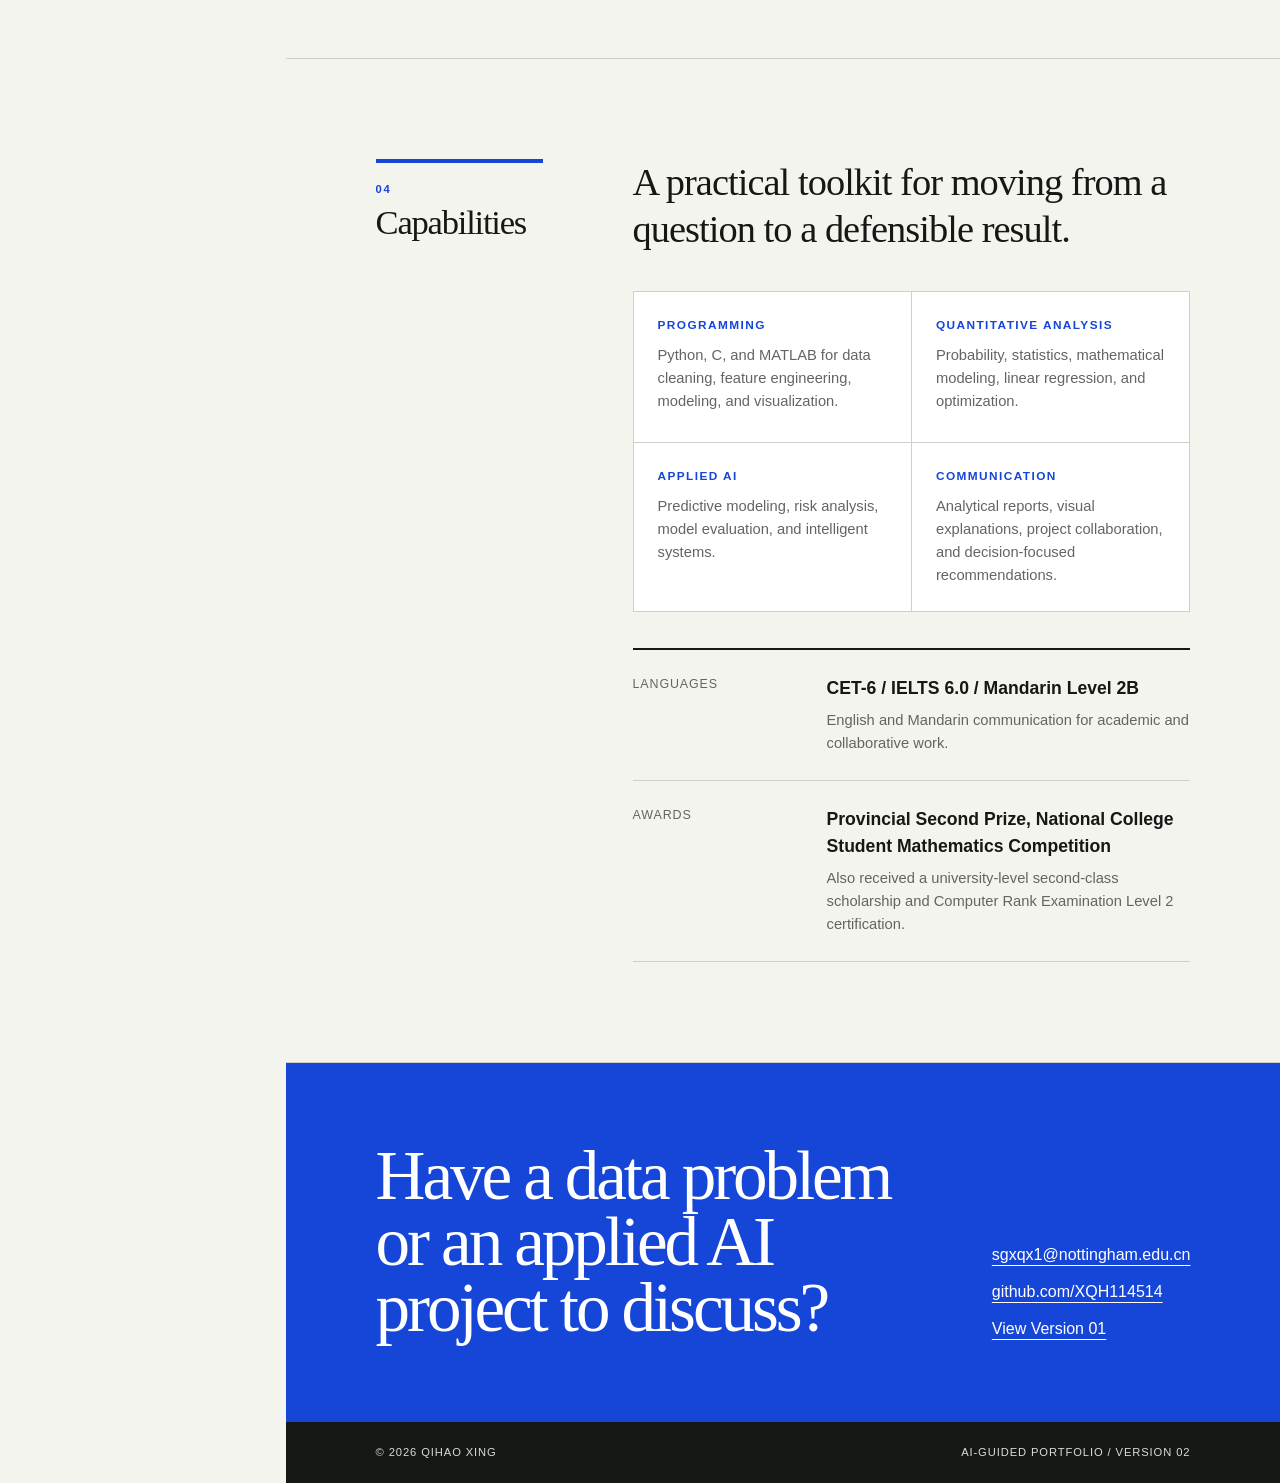
==== commit af9ad21f: "Replace personal email with university email" ====
--- a/guided.html
+++ b/guided.html
@@ -637,7 +637,7 @@
       </nav>
       <div class="side-meta">
         <p>Ningbo, China</p>
-        <p>3023169891@qq.com</p>
+        <p>sgxqx1@nottingham.edu.cn</p>
         <a class="version-link" href="index.html">View Version 01</a>
       </div>
     </aside>
@@ -845,7 +845,7 @@
       <section class="contact-band" id="contact">
         <h2>Have a data problem or an applied AI project to discuss?</h2>
         <div class="contact-actions">
-          <a href="mailto:3023169891@qq.com">3023169891@qq.com</a>
+          <a href="mailto:sgxqx1@nottingham.edu.cn">sgxqx1@nottingham.edu.cn</a>
           <a href="https://github.com/XQH114514" rel="noreferrer">github.com/XQH114514</a>
           <a href="index.html">View Version 01</a>
         </div>
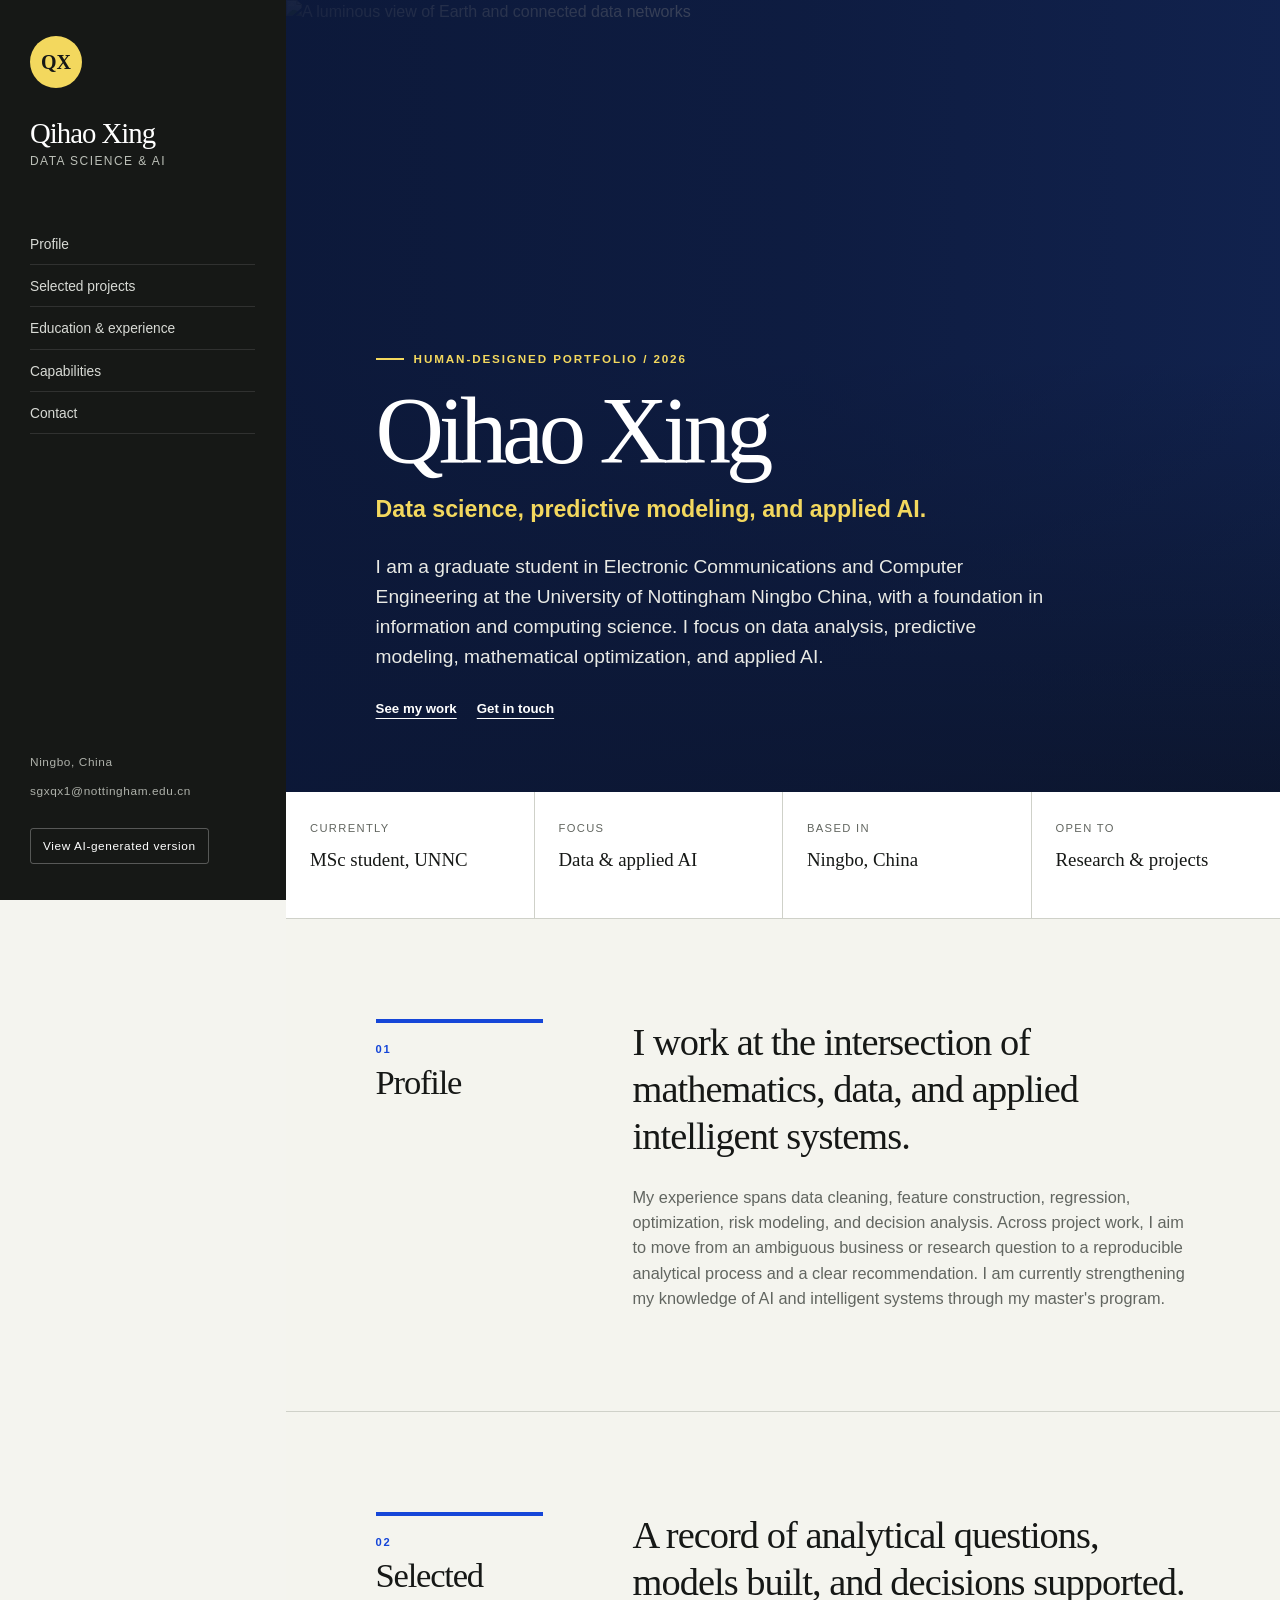
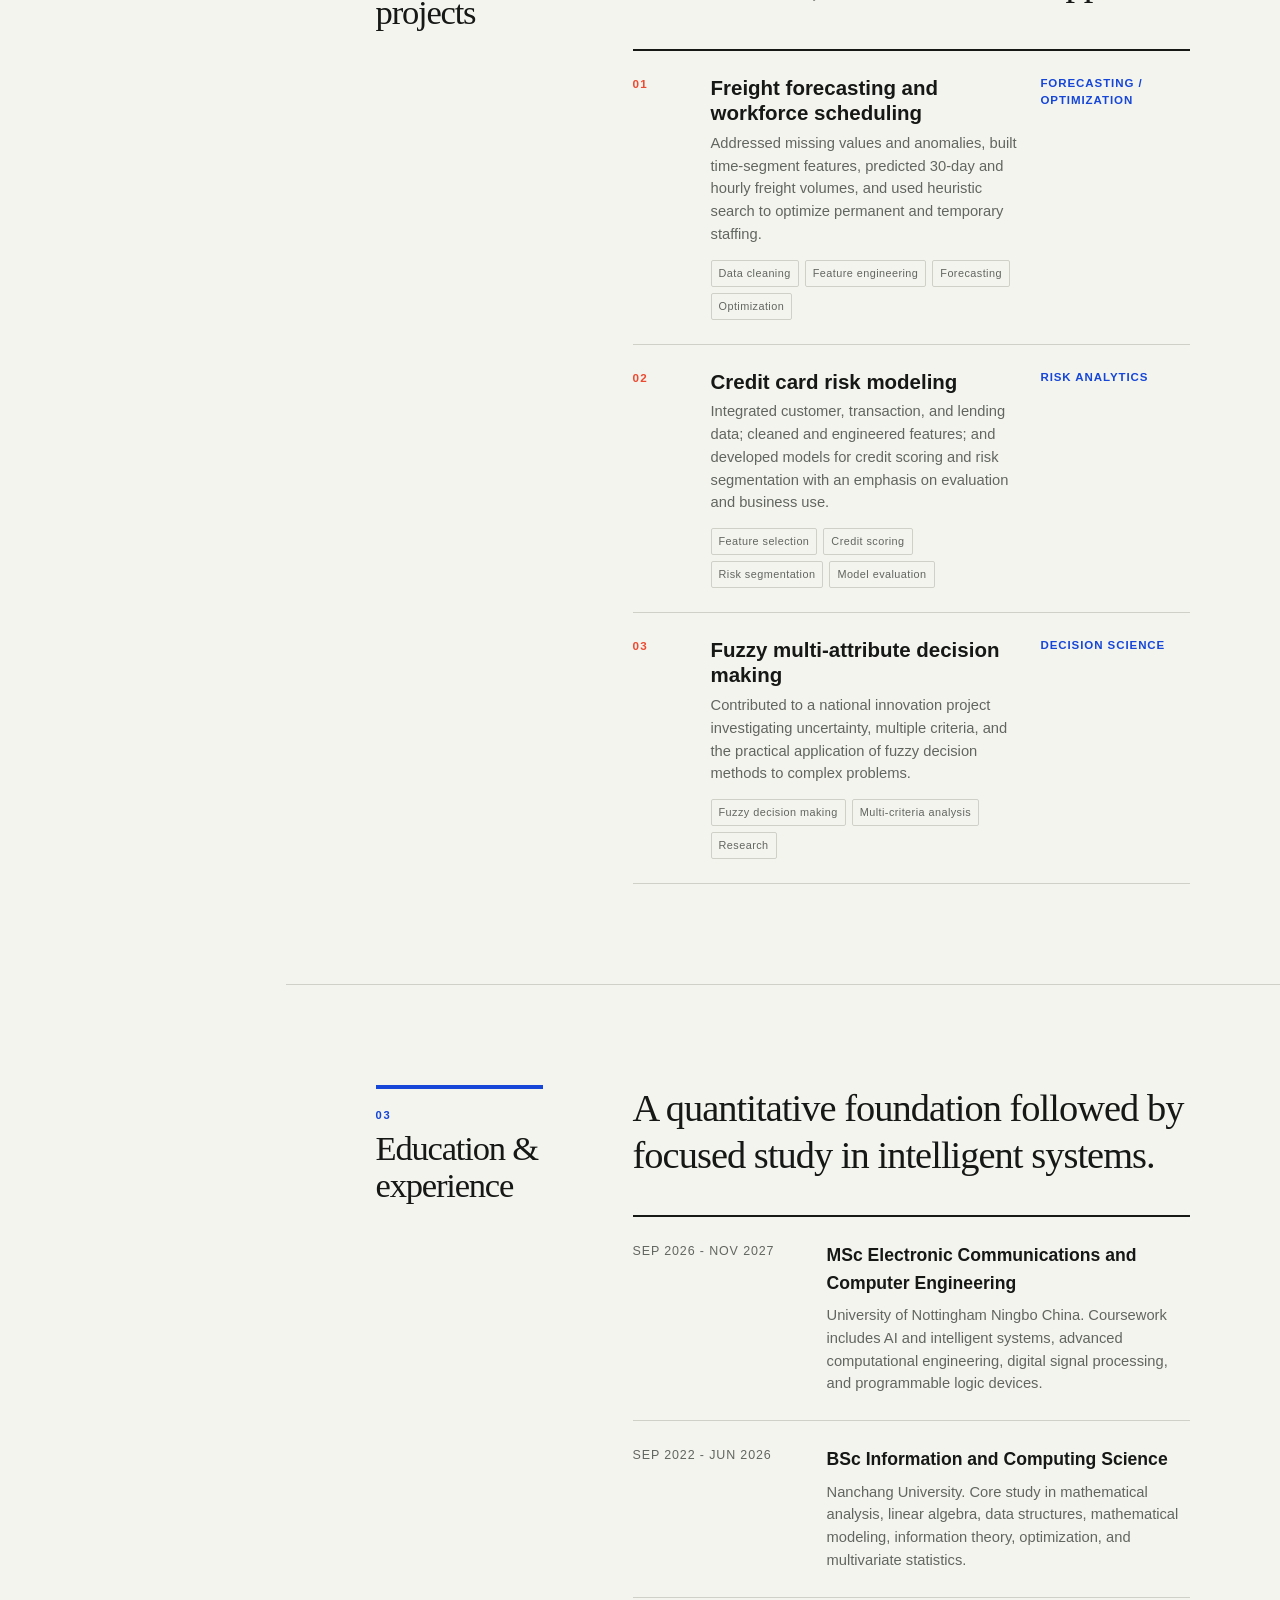
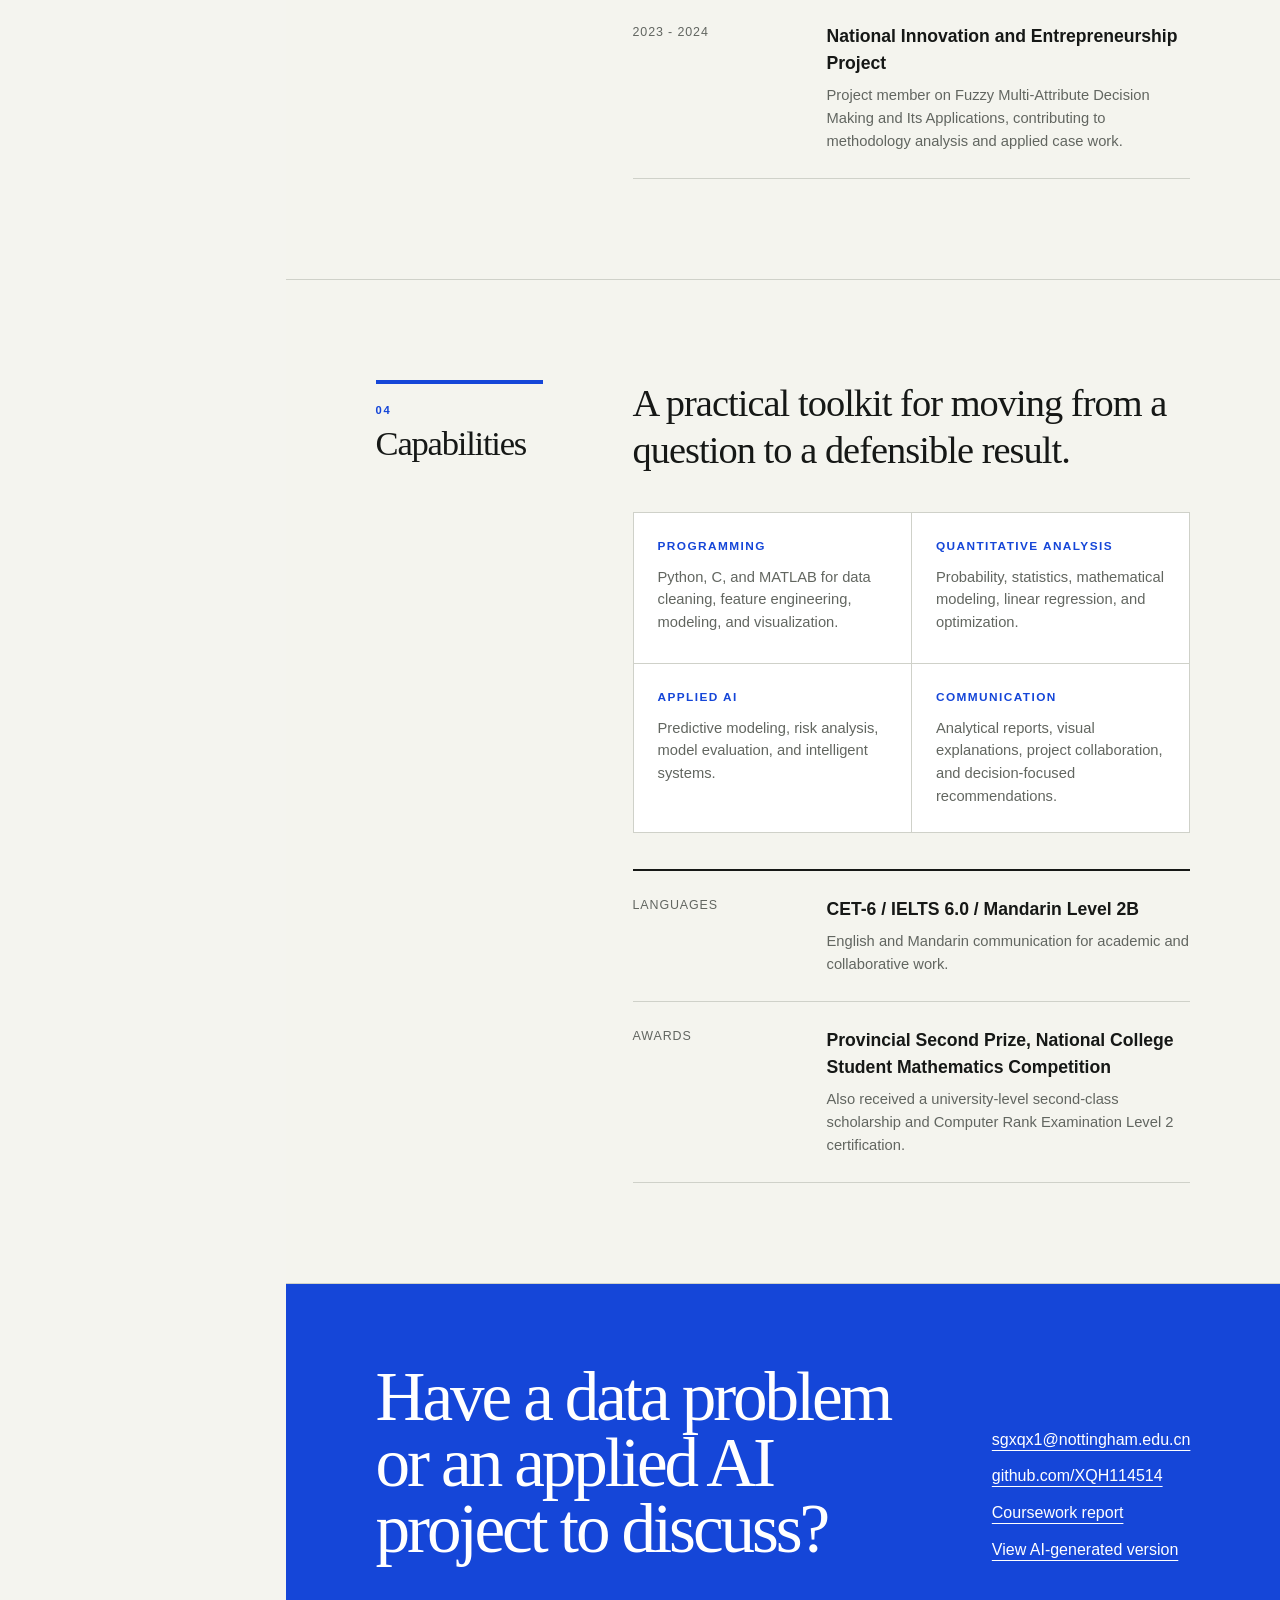
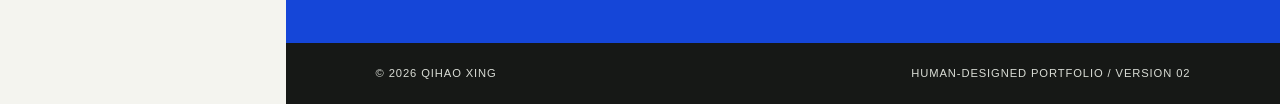
==== commit c894ff73: "Improve portfolio structure and documentation" ====
--- a/guided.html
+++ b/guided.html
@@ -4,6 +4,11 @@
   <meta charset="UTF-8">
   <meta name="viewport" content="width=device-width, initial-scale=1.0">
   <meta name="description" content="Structured personal portfolio for Qihao Xing, a data science and AI graduate student.">
+  <meta name="theme-color" content="#1546d8">
+  <meta property="og:title" content="Qihao Xing | Data Science &amp; AI">
+  <meta property="og:description" content="A human-designed professional portfolio focused on data analysis, predictive modeling, and applied AI.">
+  <meta property="og:type" content="website">
+  <link rel="icon" href="data:image/svg+xml,%3Csvg xmlns='http://www.w3.org/2000/svg' viewBox='0 0 64 64'%3E%3Crect width='64' height='64' rx='10' fill='%231546d8'/%3E%3Ctext x='32' y='42' text-anchor='middle' fill='%23ffffff' font-family='Arial' font-size='27' font-weight='700'%3EQX%3C/text%3E%3C/svg%3E">
   <title>Qihao Xing | Data Science &amp; AI</title>
   <style>
     :root {
@@ -50,6 +55,12 @@
       color: inherit;
     }
 
+    a:focus-visible,
+    button:focus-visible {
+      outline: 2px solid var(--yellow);
+      outline-offset: 4px;
+    }
+
     ::selection {
       color: var(--white);
       background: var(--blue);
@@ -147,6 +158,7 @@
 
     .side-meta p {
       margin: 0 0 10px;
+      overflow-wrap: anywhere;
     }
 
     .version-link {
@@ -241,6 +253,15 @@
       letter-spacing: -0.055em;
     }
 
+    .hero-role {
+      max-width: 680px;
+      margin: 20px 0 0;
+      color: var(--yellow);
+      font-size: clamp(1.1rem, 2vw, 1.45rem);
+      font-weight: 650;
+      line-height: 1.25;
+    }
+
     .hero-intro {
       max-width: 680px;
       margin: 28px 0 0;
@@ -308,6 +329,7 @@
       padding: 100px clamp(32px, 7vw, 104px);
       border-bottom: 1px solid var(--line);
       background: rgba(244, 244, 239, 0.94);
+      scroll-margin-top: 24px;
     }
 
     .section-title-wrap {
@@ -391,6 +413,24 @@
       font-weight: 750;
       letter-spacing: 0.08em;
       text-transform: uppercase;
+    }
+
+    .project-methods {
+      display: flex;
+      flex-wrap: wrap;
+      gap: 6px;
+      margin: 14px 0 0;
+      padding: 0;
+      list-style: none;
+    }
+
+    .project-methods li {
+      padding: 4px 7px;
+      border: 1px solid var(--line);
+      border-radius: 2px;
+      color: var(--muted);
+      font-size: 0.68rem;
+      letter-spacing: 0.04em;
     }
 
     .experience-list {
@@ -618,6 +658,74 @@
         scroll-behavior: auto;
       }
     }
+
+    @media print {
+      @page {
+        margin: 14mm;
+      }
+
+      body {
+        color: #111;
+        background: #fff;
+      }
+
+      body::before,
+      .side-panel,
+      .mobile-header,
+      .hero-image,
+      .hero-links,
+      .contact-actions {
+        display: none !important;
+      }
+
+      .page-shell {
+        display: block;
+      }
+
+      .hero {
+        min-height: auto;
+        color: #111;
+        background: #fff;
+        border-bottom: 2px solid #111;
+      }
+
+      .hero::after {
+        display: none;
+      }
+
+      .hero-content {
+        width: 100%;
+        margin: 0;
+        padding: 10mm 0;
+      }
+
+      .kicker,
+      .hero-intro {
+        color: #333;
+      }
+
+      .facts {
+        background: #fff;
+      }
+
+      .section,
+      .contact-band {
+        padding: 9mm 0;
+        color: #111;
+        background: #fff;
+        break-inside: avoid;
+      }
+
+      .project,
+      .experience {
+        break-inside: avoid;
+      }
+
+      .page-footer {
+        color: #333;
+        background: #fff;
+      }
+    }
   </style>
 </head>
 <body>
@@ -626,7 +734,7 @@
   <div class="page-shell">
     <aside class="side-panel" aria-label="Profile and section navigation">
       <a class="monogram" href="#home" aria-label="Qihao Xing, home">QX</a>
-      <h2 class="side-title">Qihao Xing</h2>
+      <p class="side-title">Qihao Xing</p>
       <p class="side-role">Data Science &amp; AI</p>
       <nav class="side-nav" aria-label="Page sections">
         <a href="#profile">Profile</a>
@@ -638,14 +746,14 @@
       <div class="side-meta">
         <p>Ningbo, China</p>
         <p>sgxqx1@nottingham.edu.cn</p>
-        <a class="version-link" href="index.html">View Version 01</a>
+        <a class="version-link" href="index.html">View AI-generated version</a>
       </div>
     </aside>
 
     <main class="main-panel" id="content">
       <header class="mobile-header">
         <a href="#home">Qihao Xing</a>
-        <a href="index.html">Version 01</a>
+        <a href="index.html">AI-generated version</a>
       </header>
 
       <section class="hero" id="home">
@@ -657,8 +765,9 @@
           referrerpolicy="no-referrer"
         >
         <div class="hero-content">
-          <p class="kicker">Data science &amp; AI / 2026</p>
-          <h1>Turning uncertainty into evidence.</h1>
+          <p class="kicker">Human-designed portfolio / 2026</p>
+          <h1>Qihao Xing</h1>
+          <p class="hero-role">Data science, predictive modeling, and applied AI.</p>
           <p class="hero-intro">
             I am a graduate student in Electronic Communications and Computer Engineering
             at the University of Nottingham Ningbo China, with a foundation in information
@@ -729,6 +838,12 @@
                   predicted 30-day and hourly freight volumes, and used heuristic search
                   to optimize permanent and temporary staffing.
                 </p>
+                <ul class="project-methods" aria-label="Methods used">
+                  <li>Data cleaning</li>
+                  <li>Feature engineering</li>
+                  <li>Forecasting</li>
+                  <li>Optimization</li>
+                </ul>
               </div>
               <span class="project-tag">Forecasting / optimization</span>
             </article>
@@ -742,6 +857,12 @@
                   engineered features; and developed models for credit scoring and risk
                   segmentation with an emphasis on evaluation and business use.
                 </p>
+                <ul class="project-methods" aria-label="Methods used">
+                  <li>Feature selection</li>
+                  <li>Credit scoring</li>
+                  <li>Risk segmentation</li>
+                  <li>Model evaluation</li>
+                </ul>
               </div>
               <span class="project-tag">Risk analytics</span>
             </article>
@@ -755,6 +876,11 @@
                   multiple criteria, and the practical application of fuzzy decision
                   methods to complex problems.
                 </p>
+                <ul class="project-methods" aria-label="Methods used">
+                  <li>Fuzzy decision making</li>
+                  <li>Multi-criteria analysis</li>
+                  <li>Research</li>
+                </ul>
               </div>
               <span class="project-tag">Decision science</span>
             </article>
@@ -772,14 +898,14 @@
 
           <div class="experience-list">
             <article class="experience">
-              <time class="experience-time">2026 - 2027</time>
+              <time class="experience-time">Sep 2026 - Nov 2027</time>
               <div>
                 <h3>MSc Electronic Communications and Computer Engineering</h3>
                 <p>University of Nottingham Ningbo China. Coursework includes AI and intelligent systems, advanced computational engineering, digital signal processing, and programmable logic devices.</p>
               </div>
             </article>
             <article class="experience">
-              <time class="experience-time">2022 - 2026</time>
+              <time class="experience-time">Sep 2022 - Jun 2026</time>
               <div>
                 <h3>BSc Information and Computing Science</h3>
                 <p>Nanchang University. Core study in mathematical analysis, linear algebra, data structures, mathematical modeling, information theory, optimization, and multivariate statistics.</p>
@@ -847,13 +973,14 @@
         <div class="contact-actions">
           <a href="mailto:sgxqx1@nottingham.edu.cn">sgxqx1@nottingham.edu.cn</a>
           <a href="https://github.com/XQH114514" rel="noreferrer">github.com/XQH114514</a>
-          <a href="index.html">View Version 01</a>
+          <a href="https://github.com/XQH114514/Coursework1/blob/main/report.md" rel="noreferrer">Coursework report</a>
+          <a href="index.html">View AI-generated version</a>
         </div>
       </section>
 
       <footer class="page-footer">
         <span>&copy; 2026 Qihao Xing</span>
-        <span>AI-guided portfolio / Version 02</span>
+        <span>Human-designed portfolio / Version 02</span>
       </footer>
     </main>
   </div>
